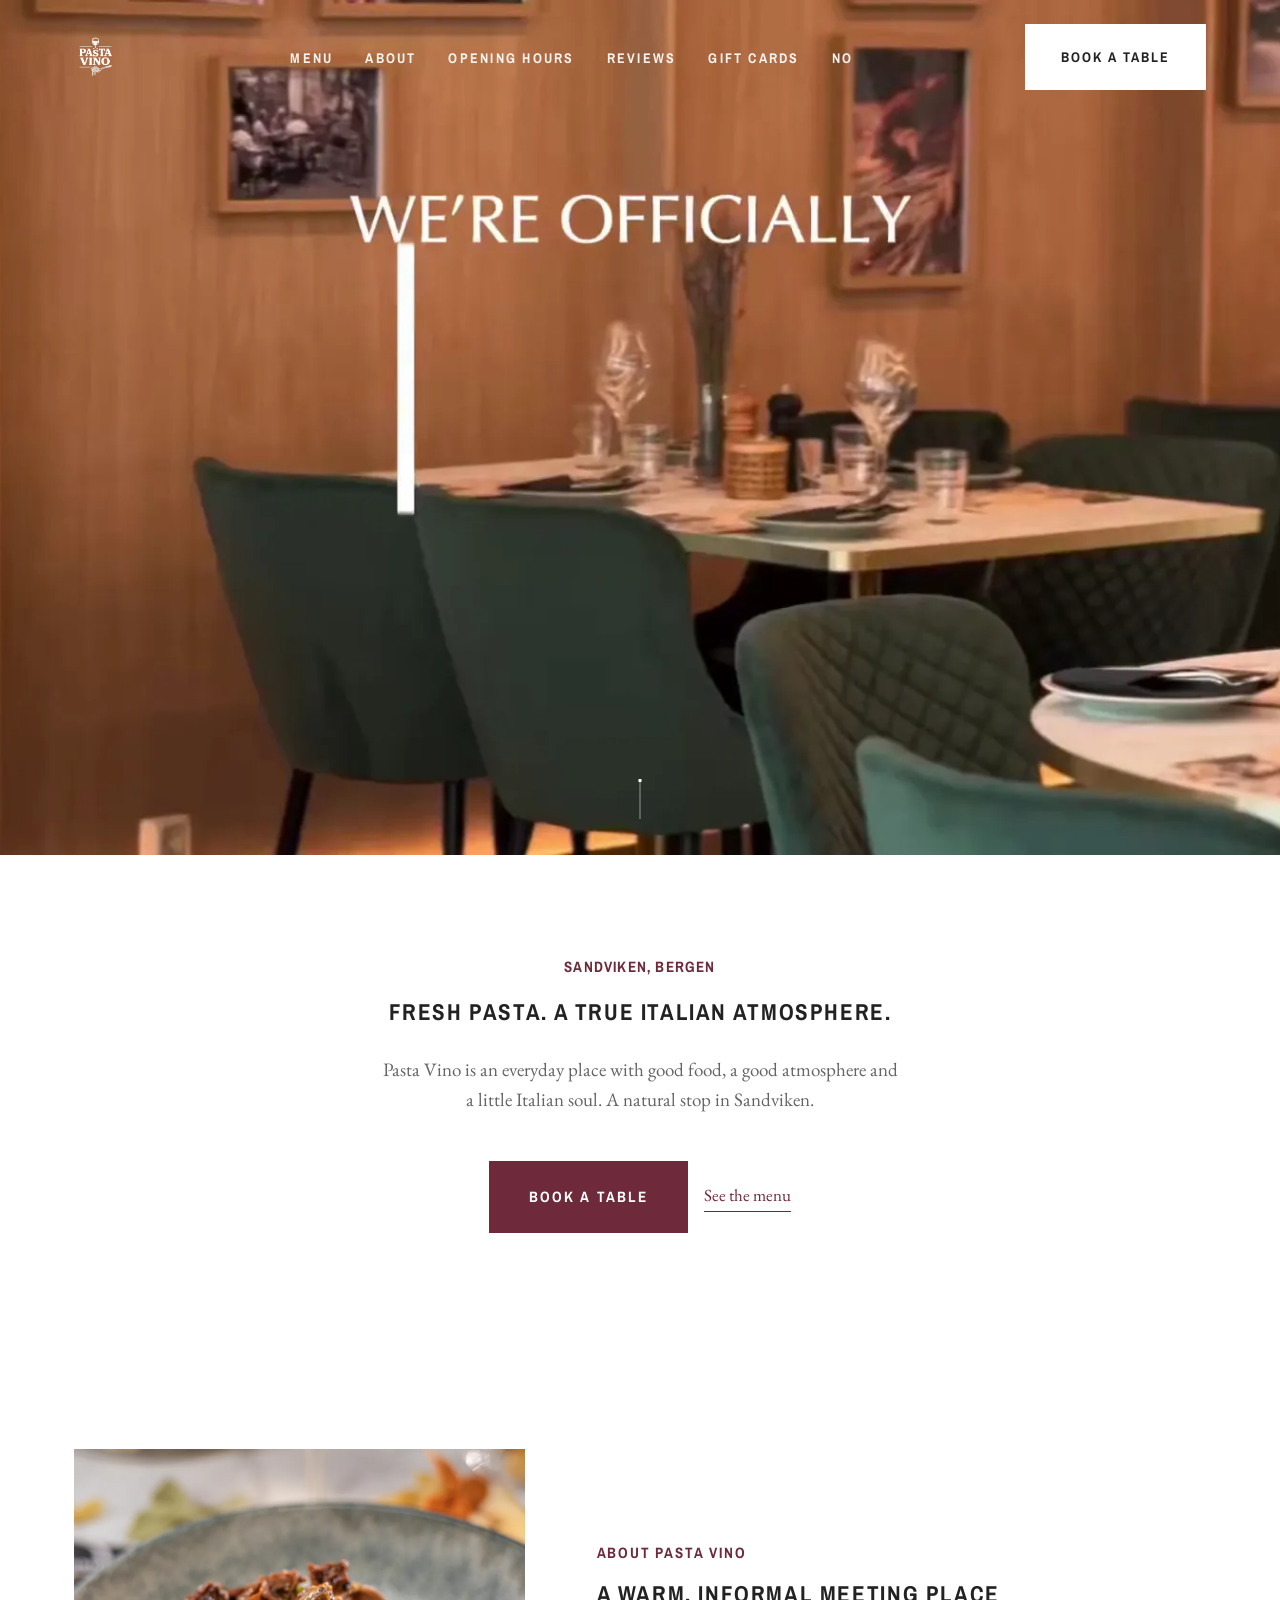
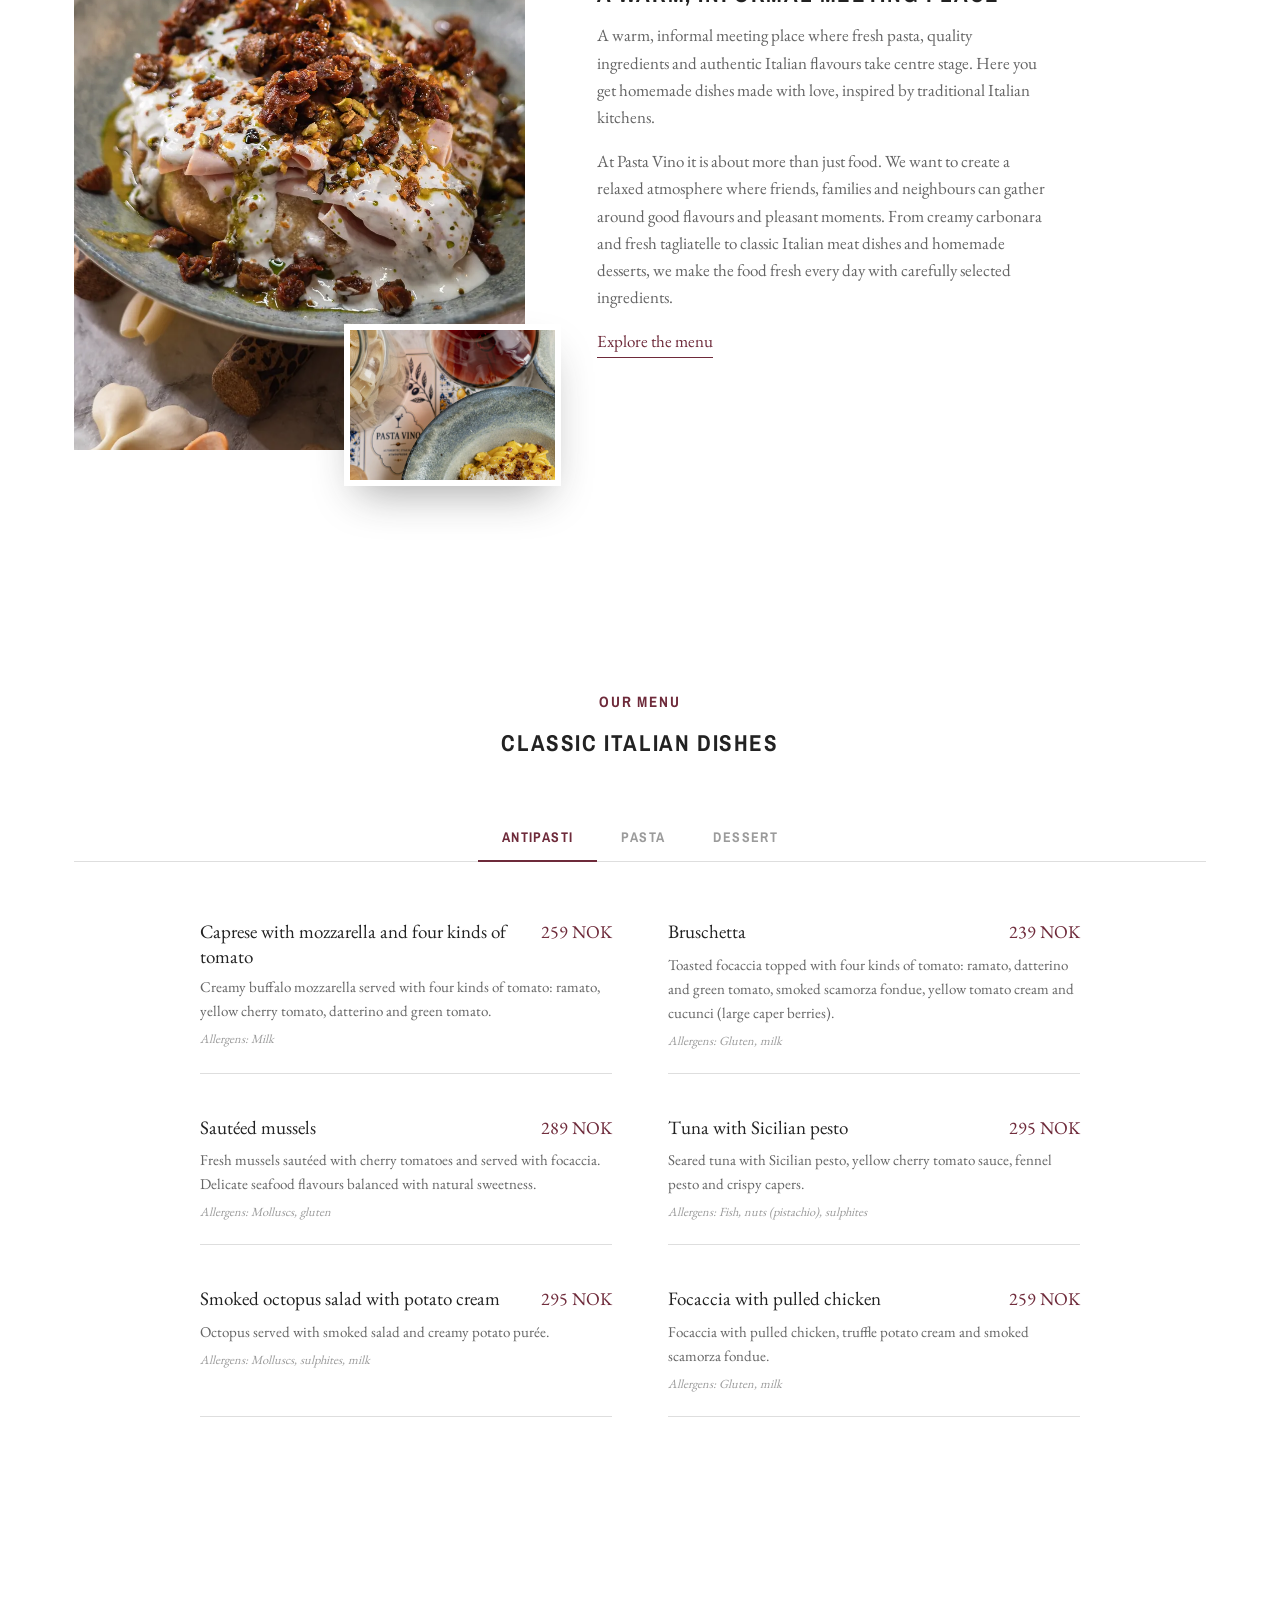
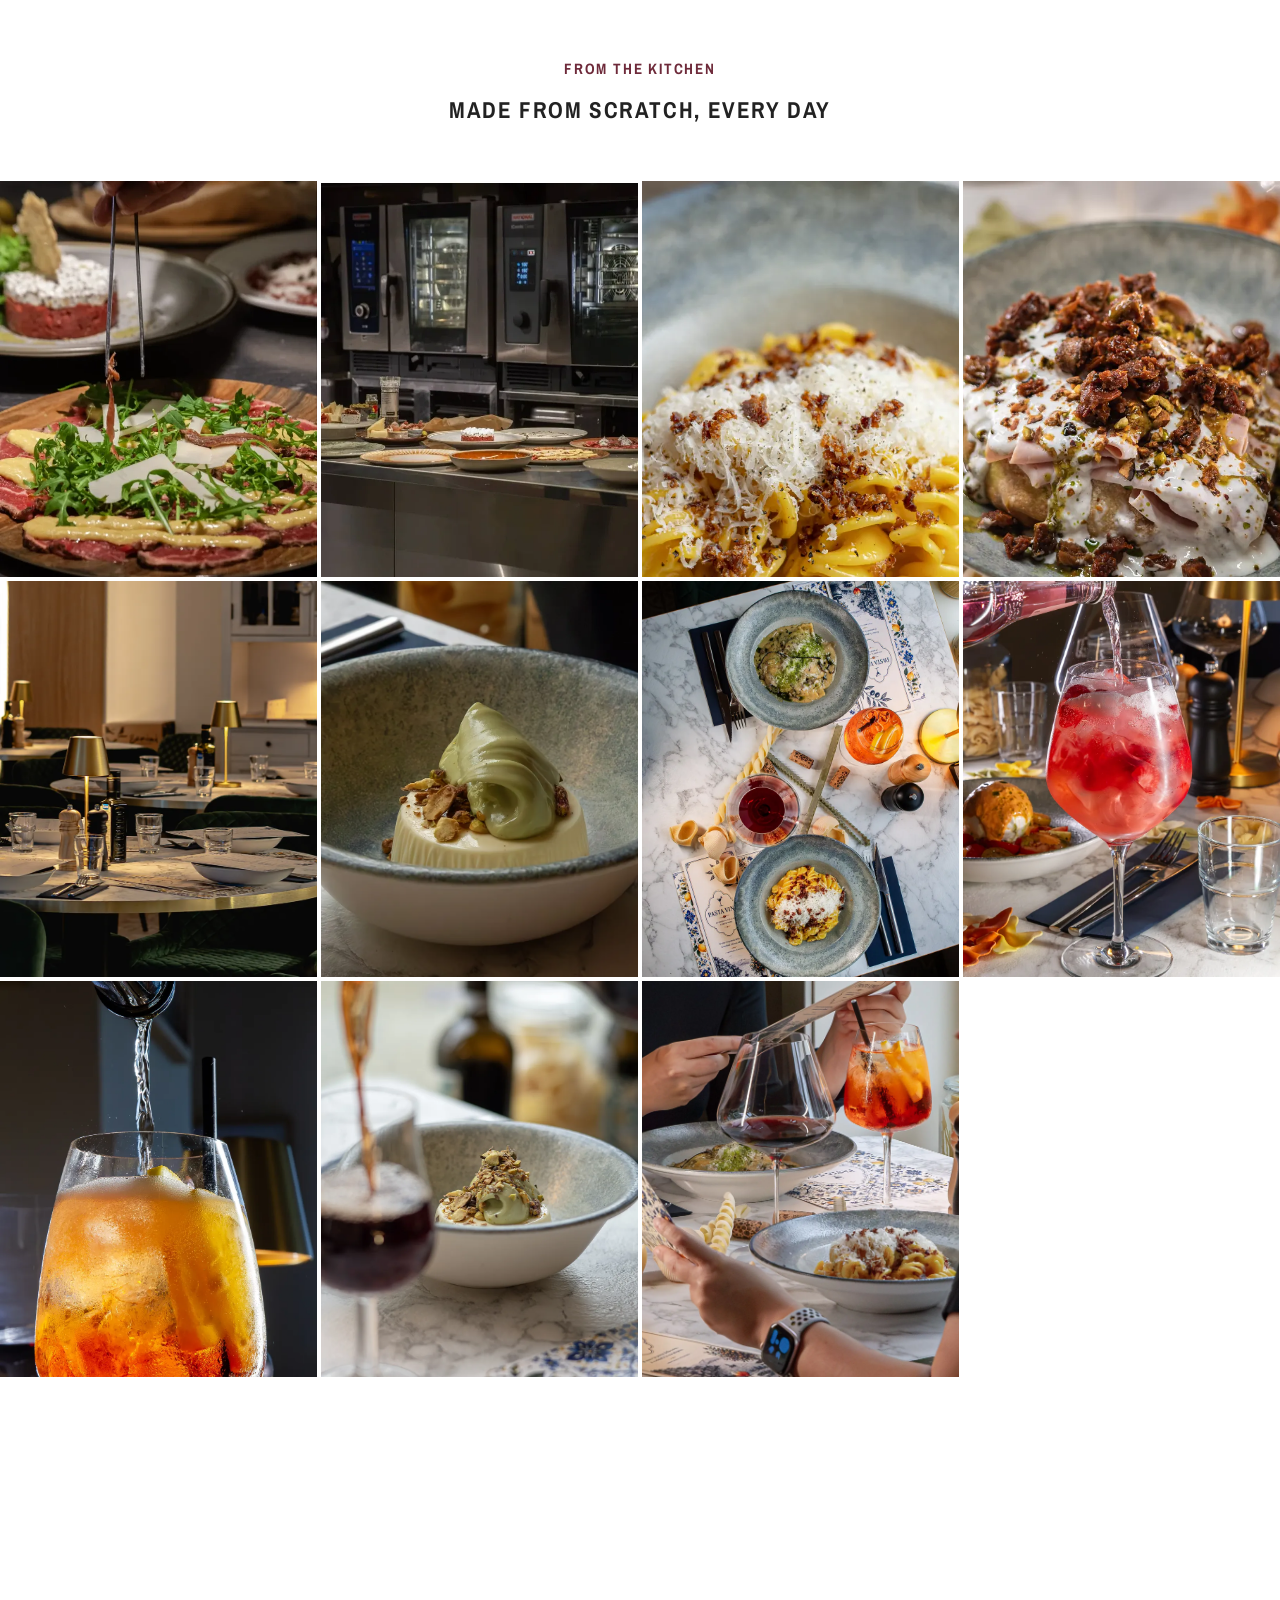
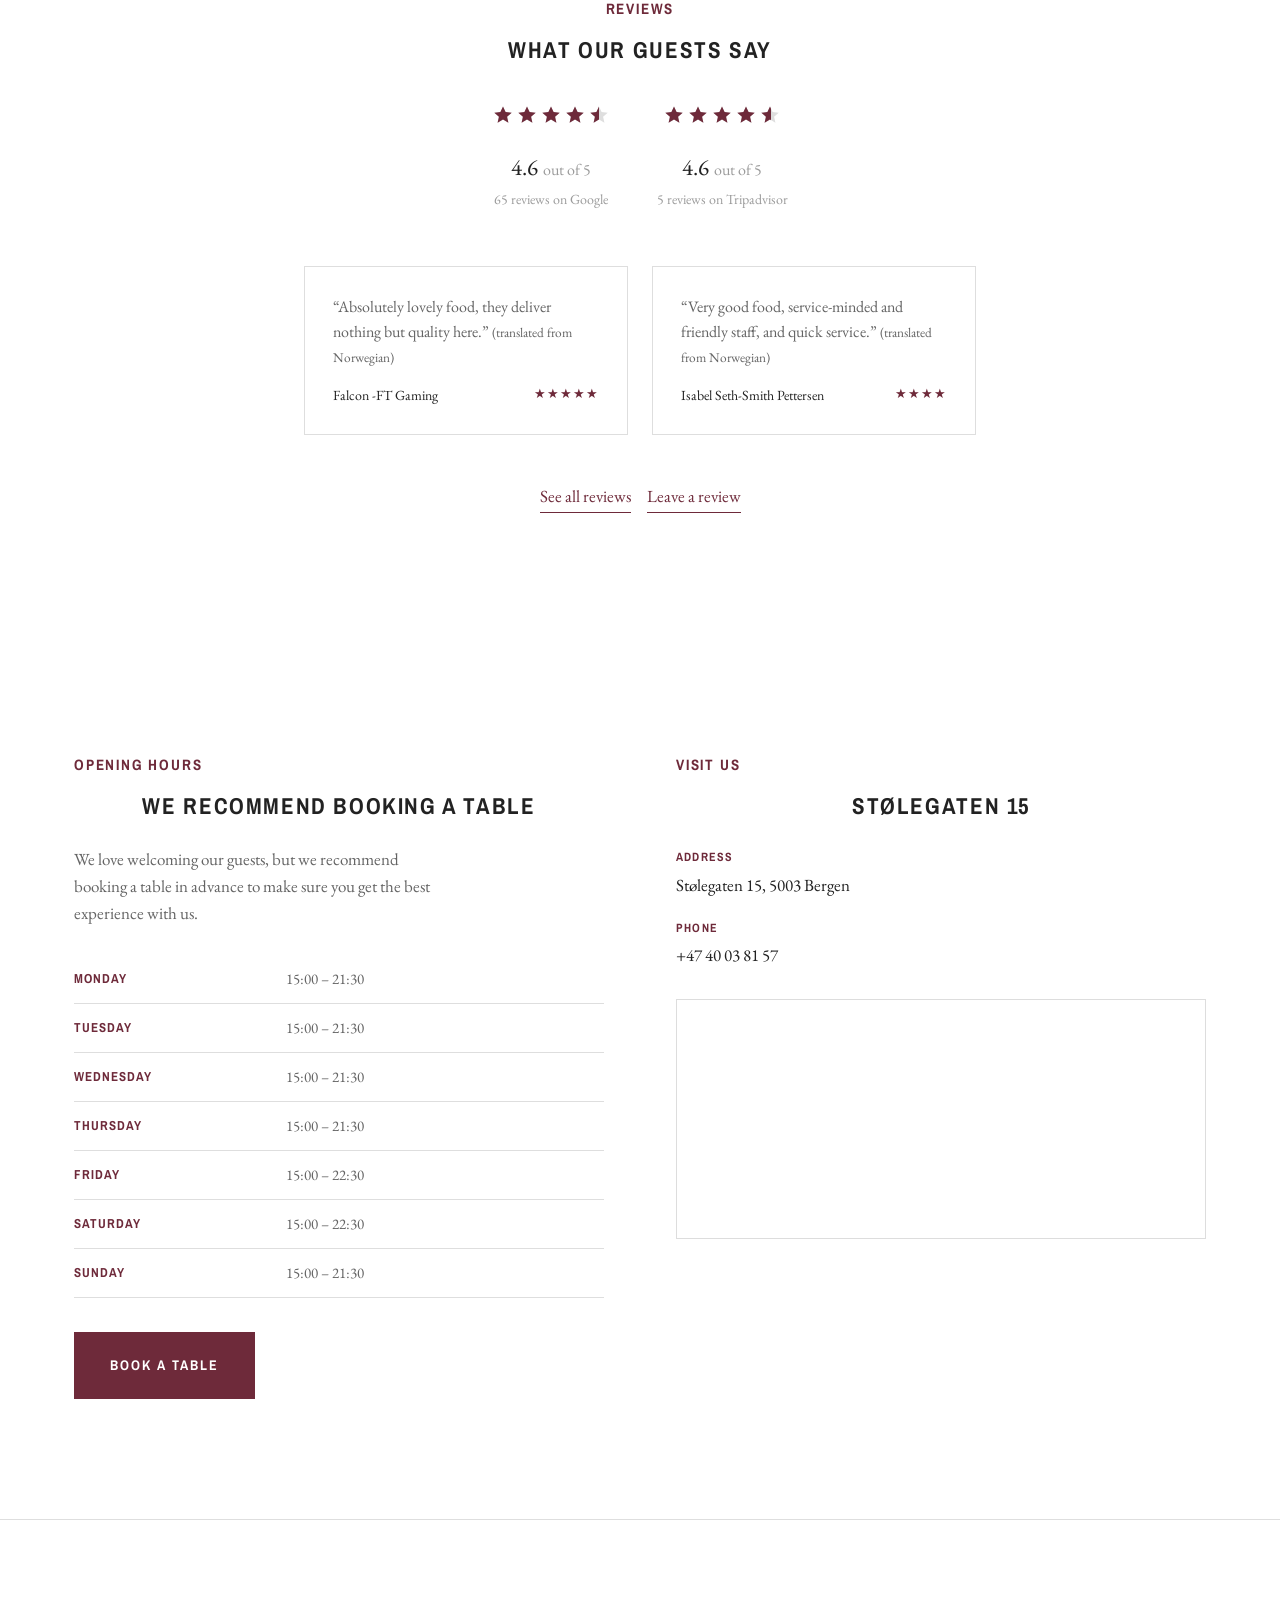
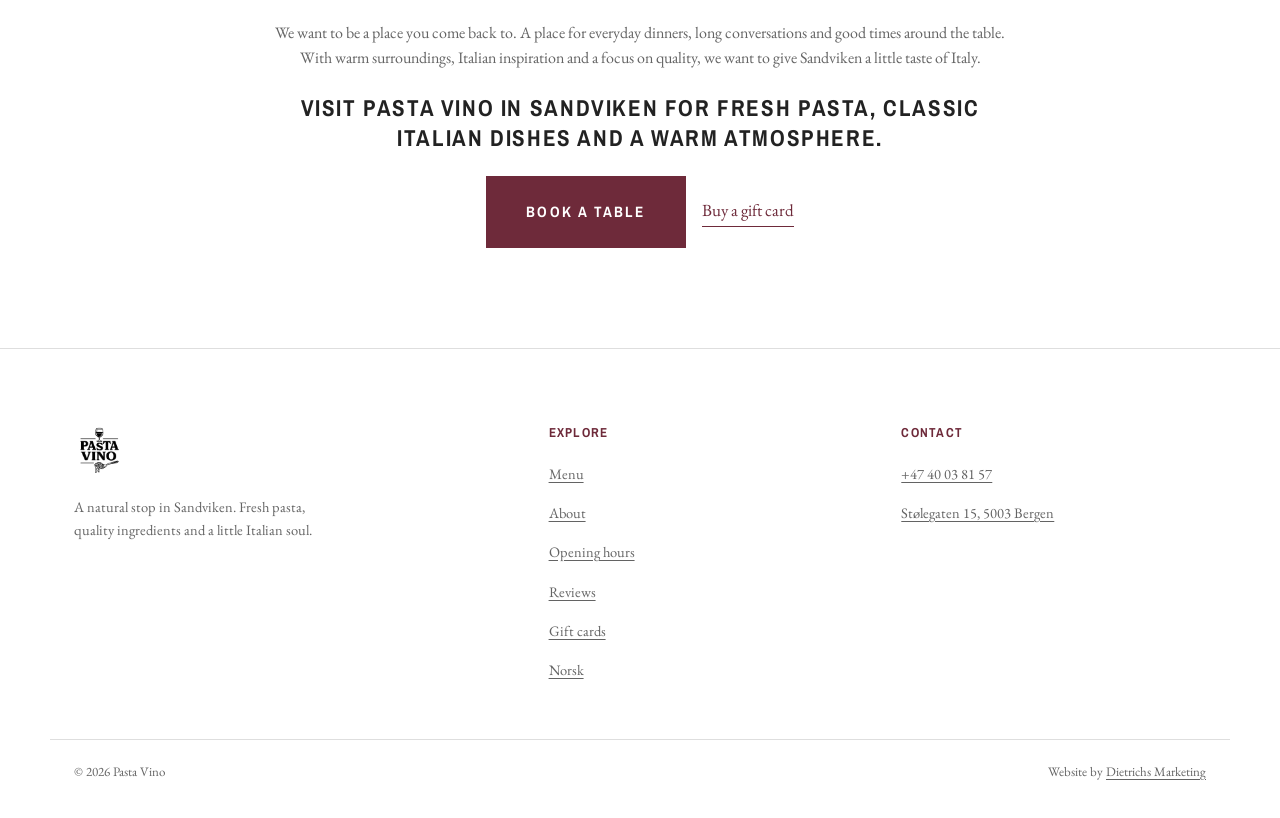
==== en/index.html @ 405d5156 "Legg til engelsk versjon (/en/) med språkbryter og hreflang Engelsk forside og meny, EN-lenke i navi" ====
<!DOCTYPE html>
<html lang="en">
<head>
<!-- Google Tag Manager -->
<script>(function(w,d,s,l,i){w[l]=w[l]||[];w[l].push({'gtm.start':
new Date().getTime(),event:'gtm.js'});var f=d.getElementsByTagName(s)[0],
j=d.createElement(s),dl=l!='dataLayer'?'&l='+l:'';j.async=true;j.src=
'https://www.googletagmanager.com/gtm.js?id='+i+dl;f.parentNode.insertBefore(j,f);
})(window,document,'script','dataLayer','GTM-WCR89GDJ');</script>
<!-- End Google Tag Manager -->
<meta charset="UTF-8">
<meta name="viewport" content="width=device-width, initial-scale=1.0">
<title>Pasta Vino – Italian restaurant in Sandviken, Bergen</title>
<meta name="description" content="Pasta Vino is a warm, informal trattoria in Sandviken, Bergen. Fresh pasta, quality ingredients and authentic Italian flavours, made from scratch every day. Book a table today.">
<meta name="theme-color" content="#222222">
<link rel="icon" type="image/png" sizes="32x32" href="../assets/favicon-32.png">
<link rel="icon" type="image/png" sizes="192x192" href="../assets/favicon-192.png">
<link rel="apple-touch-icon" href="../assets/favicon-192.png">
<meta property="og:title" content="Pasta Vino – Italian restaurant in Sandviken, Bergen">
<meta property="og:description" content="Fresh pasta, quality ingredients and authentic Italian flavours. A natural stop in Sandviken.">
<meta property="og:image" content="https://pastavino.no/assets/hero-interior.webp">
<meta property="og:url" content="https://pastavino.no/en/">
<meta property="og:type" content="restaurant">
<meta property="og:locale" content="en_GB">
<meta property="og:locale:alternate" content="nb_NO">
<meta name="twitter:card" content="summary_large_image">
<link rel="canonical" href="https://pastavino.no/en/">
<link rel="alternate" hreflang="nb" href="https://pastavino.no/">
<link rel="alternate" hreflang="en" href="https://pastavino.no/en/">
<link rel="alternate" hreflang="x-default" href="https://pastavino.no/">
<link rel="preload" as="image" href="../assets/hero-poster.webp" fetchpriority="high" media="(min-width: 901px)">
<link rel="preload" as="image" href="../assets/hero-poster-mobile.webp" fetchpriority="high" media="(max-width: 900px)">
<link rel="preload" as="font" type="font/woff2" href="../assets/fonts/ArchivoNarrow-700-latin.woff2" crossorigin>
<link rel="preload" as="font" type="font/woff2" href="../assets/fonts/EBGaramond-400-latin.woff2" crossorigin>
<link rel="stylesheet" href="../style.css">
<script type="application/ld+json">
{
  "@context": "https://schema.org",
  "@type": "Restaurant",
  "name": "Pasta Vino",
  "image": "https://pastavino.no/assets/hero-interior.webp",
  "url": "https://pastavino.no/en/",
  "telephone": "+4740038157",
  "servesCuisine": "Italian",
  "priceRange": "$$",
  "address": {
    "@type": "PostalAddress",
    "streetAddress": "Stølegaten 15",
    "postalCode": "5003",
    "addressLocality": "Bergen",
    "addressCountry": "NO"
  },
  "menu": "https://pastavino.no/en/#menu",
  "acceptsReservations": "https://booking.gastroplanner.no/pastavino/t",
  "openingHoursSpecification": [
    { "@type": "OpeningHoursSpecification", "dayOfWeek": ["Monday","Tuesday","Wednesday","Thursday","Sunday"], "opens": "15:00", "closes": "21:30" },
    { "@type": "OpeningHoursSpecification", "dayOfWeek": ["Friday","Saturday"], "opens": "15:00", "closes": "22:30" }
  ],
  "aggregateRating": {
    "@type": "AggregateRating",
    "ratingValue": "4.6",
    "reviewCount": "65"
  }
}
</script>
</head>
<body>
<!-- Google Tag Manager (noscript) -->
<noscript><iframe src="https://www.googletagmanager.com/ns.html?id=GTM-WCR89GDJ"
height="0" width="0" style="display:none;visibility:hidden"></iframe></noscript>
<!-- End Google Tag Manager (noscript) -->

<header class="site-header" id="siteHeader">
  <div class="header-inner container">
    <a href="#" class="logo-link" aria-label="Pasta Vino, back to top">
      <img src="../assets/logo-white.webp" alt="Pasta Vino" class="logo-img" width="160" height="160">
      <img src="../assets/logo-color.webp" alt="Pasta Vino" class="logo-img logo-img-color" width="320" height="320">
    </a>
    <nav class="main-nav" id="mainNav">
      <button class="nav-close" id="navClose" aria-label="Close menu">&times;</button>
      <ul>
        <li><a href="#menu" class="nav-link">Menu</a></li>
        <li><a href="#about" class="nav-link">About</a></li>
        <li><a href="#visit" class="nav-link">Opening hours</a></li>
        <li><a href="#reviews" class="nav-link">Reviews</a></li>
        <li><a href="https://givn.no/shop/pastavino" class="nav-link" target="_blank" rel="noopener">Gift cards</a></li>
        <li><a href="../" class="nav-link" lang="nb" hreflang="nb">NO</a></li>
        <li class="nav-cta-mobile"><a href="https://booking.gastroplanner.no/pastavino/t" class="btn" target="_blank" rel="noopener">Book a table</a></li>
      </ul>
    </nav>
    <a href="https://booking.gastroplanner.no/pastavino/t" class="btn nav-cta" target="_blank" rel="noopener">Book a table</a>
    <button class="hamburger" id="hamburger" aria-label="Open menu" aria-expanded="false">
      <span></span><span></span><span></span>
    </button>
  </div>
</header>

<div class="nav-scrim" id="navScrim"></div>

<main>

  <section class="hero" id="top">
    <div class="hero-bg">
      <video id="heroVideo" muted loop playsinline preload="none" poster="../assets/hero-poster.webp" aria-hidden="true">
        <source src="../assets/Pasta%20Vino%20Hero%20video.mp4" type="video/mp4">
      </video>
    </div>
    <a href="#hero-intro" class="scroll-cue" aria-label="Scroll down">
      <span></span>
    </a>
  </section>

  <section class="hero-intro" id="hero-intro">
    <div class="container hero-intro-inner">
      <p class="hero-kicker">Sandviken, Bergen</p>
      <h1 class="hero-title">Fresh pasta. A true Italian atmosphere.</h1>
      <p class="hero-lead">Pasta Vino is an everyday place with good food, a good atmosphere and a little Italian soul. A natural stop in Sandviken.</p>
      <div class="hero-actions">
        <a href="https://booking.gastroplanner.no/pastavino/t" class="btn btn-lg" target="_blank" rel="noopener">Book a table</a>
        <a href="#menu" class="text-link">See the menu</a>
      </div>
    </div>
  </section>

  <section class="about" id="about">
    <div class="container about-grid">
      <div class="about-media reveal">
        <img class="about-media-main" src="../assets/antipasti-board.webp" alt="Antipasti board with Parma ham, olives and cheese at Pasta Vino" loading="lazy" width="900" height="1201">
        <img class="about-media-accent" src="../assets/menu-flatlay.webp" alt="Pasta Vino's printed menu with an Amalfi Coast illustration and Mediterranean tiles" loading="lazy" width="1400" height="1011">
      </div>
      <div class="about-text">
        <p class="eyebrow reveal">About Pasta Vino</p>
        <h2 class="reveal">A warm, informal meeting place</h2>
        <p class="reveal">A warm, informal meeting place where fresh pasta, quality ingredients and authentic Italian flavours take centre stage. Here you get homemade dishes made with love, inspired by traditional Italian kitchens.</p>
        <p class="reveal">At Pasta Vino it is about more than just food. We want to create a relaxed atmosphere where friends, families and neighbours can gather around good flavours and pleasant moments. From creamy carbonara and fresh tagliatelle to classic Italian meat dishes and homemade desserts, we make the food fresh every day with carefully selected ingredients.</p>
        <a href="#menu" class="text-link reveal">Explore the menu</a>
      </div>
    </div>
  </section>

  <section class="menu-section" id="menu">
    <div class="container">
      <p class="eyebrow eyebrow-light reveal">Our menu</p>
      <h2 class="section-title-light reveal">Classic Italian dishes</h2>

      <div class="menu-tabs reveal" role="tablist">
        <button class="menu-tab is-active" data-tab="antipasti" role="tab" aria-selected="true">Antipasti</button>
        <button class="menu-tab" data-tab="pasta" role="tab" aria-selected="false">Pasta</button>
        <button class="menu-tab" data-tab="dessert" role="tab" aria-selected="false">Dessert</button>
      </div>

      <div class="menu-panels">
        <div class="menu-panel is-active" data-panel="antipasti" role="tabpanel">
          <div class="menu-item">
            <div class="menu-item-head"><h3>Caprese with mozzarella and four kinds of tomato</h3><span class="price">259 NOK</span></div>
            <p>Creamy buffalo mozzarella served with four kinds of tomato: ramato, yellow cherry tomato, datterino and green tomato.</p>
            <p class="allergens">Allergens: Milk</p>
          </div>
          <div class="menu-item">
            <div class="menu-item-head"><h3>Bruschetta</h3><span class="price">239 NOK</span></div>
            <p>Toasted focaccia topped with four kinds of tomato: ramato, datterino and green tomato, smoked scamorza fondue, yellow tomato cream and cucunci (large caper berries).</p>
            <p class="allergens">Allergens: Gluten, milk</p>
          </div>
          <div class="menu-item">
            <div class="menu-item-head"><h3>Sautéed mussels</h3><span class="price">289 NOK</span></div>
            <p>Fresh mussels sautéed with cherry tomatoes and served with focaccia. Delicate seafood flavours balanced with natural sweetness.</p>
            <p class="allergens">Allergens: Molluscs, gluten</p>
          </div>
          <div class="menu-item">
            <div class="menu-item-head"><h3>Tuna with Sicilian pesto</h3><span class="price">295 NOK</span></div>
            <p>Seared tuna with Sicilian pesto, yellow cherry tomato sauce, fennel pesto and crispy capers.</p>
            <p class="allergens">Allergens: Fish, nuts (pistachio), sulphites</p>
          </div>
          <div class="menu-item">
            <div class="menu-item-head"><h3>Smoked octopus salad with potato cream</h3><span class="price">295 NOK</span></div>
            <p>Octopus served with smoked salad and creamy potato purée.</p>
            <p class="allergens">Allergens: Molluscs, sulphites, milk</p>
          </div>
          <div class="menu-item">
            <div class="menu-item-head"><h3>Focaccia with pulled chicken</h3><span class="price">259 NOK</span></div>
            <p>Focaccia with pulled chicken, truffle potato cream and smoked scamorza fondue.</p>
            <p class="allergens">Allergens: Gluten, milk</p>
          </div>
        </div>

        <div class="menu-panel" data-panel="pasta" role="tabpanel" hidden>
          <div class="menu-item">
            <div class="menu-item-head"><h3>Busiate Norma</h3><span class="price">329 NOK</span></div>
            <p>Fresh busiate with aubergine, tomato sauce, salted ricotta and basil oil. A traditional Sicilian favourite.</p>
            <p class="allergens">Allergens: Gluten, milk</p>
          </div>
          <div class="menu-item">
            <div class="menu-item-head"><h3>Gnocchi Amatriciana</h3><span class="price">349 NOK</span></div>
            <p>Potato gnocchi with crispy guanciale, tomato sauce, pecorino and black pepper.</p>
            <p class="allergens">Allergens: Gluten, milk, egg</p>
          </div>
          <div class="menu-item">
            <div class="menu-item-head"><h3>Fusilloni Carbonara</h3><span class="price">349 NOK</span></div>
            <p>Classic Roman carbonara with crispy guanciale, pecorino, egg and black pepper. Creamy without cream.</p>
            <p class="allergens">Allergens: Gluten, milk, egg</p>
          </div>
          <div class="menu-item">
            <div class="menu-item-head"><h3>Busiate Pesto Siciliano</h3><span class="price">329 NOK</span></div>
            <p>Busiate with Sicilian pesto and crispy toasted breadcrumbs.</p>
            <p class="allergens">Allergens: Gluten, nuts (almond, pistachio)</p>
          </div>
          <div class="menu-item">
            <div class="menu-item-head"><h3>Ravioli with ricotta and spinach</h3><span class="price">339 NOK</span></div>
            <p>Handmade ravioli filled with ricotta and spinach, served with spinach cream and aged ricotta cream.</p>
            <p class="allergens">Allergens: Gluten, milk, egg</p>
          </div>
          <div class="menu-item">
            <div class="menu-item-head"><h3>Caserecce with pistachio and salsiccia</h3><span class="price">349 NOK</span></div>
            <p>Caserecce with pistachio cream, Italian salsiccia with fennel seeds and smoked scamorza fondue.</p>
            <p class="allergens">Allergens: Gluten, milk, nuts (pistachio)</p>
          </div>
          <div class="menu-item">
            <div class="menu-item-head"><h3>Pappardelle with lamb ragù</h3><span class="price">369 NOK</span></div>
            <p>Fresh pappardelle with slow-cooked lamb ragù and beurre noisette.</p>
            <p class="allergens">Allergens: Gluten, milk, celery</p>
          </div>
          <div class="menu-item">
            <div class="menu-item-head"><h3>Spaghetto with wild garlic and parmesan fondue</h3><span class="price">369 NOK</span></div>
            <p>Spaghetti with wild garlic, Parmigiano Reggiano fondue and toasted breadcrumbs.</p>
            <p class="allergens">Allergens: Gluten, milk</p>
          </div>
          <div class="menu-item">
            <div class="menu-item-head"><h3>Risotto allo Scoglio</h3><span class="price">379 NOK</span></div>
            <p>Seafood risotto with mussels, prawns and octopus, topped with fennel pesto.</p>
            <p class="allergens">Allergens: Molluscs, shellfish, fish, sulphites</p>
          </div>
          <div class="menu-item">
            <div class="menu-item-head"><h3>Lasagne</h3><span class="price">375 NOK</span></div>
            <p>Homemade lasagne with slow-cooked meat ragù, béchamel and cheese.</p>
            <p class="allergens">Allergens: Gluten, milk, celery, egg</p>
          </div>
        </div>

        <div class="menu-panel" data-panel="dessert" role="tabpanel" hidden>
          <div class="menu-item">
            <div class="menu-item-head"><h3>Tiramisù</h3><span class="price">179 NOK</span></div>
            <p>Classic Italian dessert with espresso, mascarpone cream and cocoa.</p>
            <p class="allergens">Allergens: Gluten, milk, egg</p>
          </div>
          <div class="menu-item">
            <div class="menu-item-head"><h3>Cannolo Siciliano</h3><span class="price">179 NOK</span></div>
            <p>Traditional Sicilian cannolo filled with sweet ricotta cream.</p>
            <p class="allergens">Allergens: Gluten, milk, egg</p>
          </div>
          <div class="menu-item">
            <div class="menu-item-head"><h3>Pistachio Panna Cotta</h3><span class="price">179 NOK</span></div>
            <p>Silky panna cotta topped with Sicilian pistachio cream.</p>
            <p class="allergens">Allergens: Milk, nuts (pistachio)</p>
          </div>
        </div>
      </div>
    </div>
  </section>

  <section class="gallery" id="gallery">
    <div class="container">
      <p class="eyebrow reveal">From the kitchen</p>
      <h2 class="reveal">Made from scratch, every day</h2>
    </div>
    <div class="gallery-grid" id="galleryGrid">
      <div class="gallery-item"><img src="../assets/carpaccio.webp" alt="Beef carpaccio with mustard, rocket and parmesan" loading="lazy" width="1600" height="2133"></div>
      <div class="gallery-item"><img src="../assets/kitchen-counter.webp" alt="The kitchen at Pasta Vino with starters ready to be served" loading="lazy" width="900" height="1200"></div>
      <div class="gallery-item"><img src="../assets/pasta-spread.webp" alt="A selection of fresh pasta dishes at Pasta Vino" loading="lazy" width="900" height="675"></div>
      <div class="gallery-item"><img src="../assets/burrata-carbonara.webp" alt="Burrata with Parma ham, pistachio and balsamic at Pasta Vino" loading="lazy" width="900" height="675"></div>
      <div class="gallery-item"><img src="../assets/table-setting.webp" alt="Table set with Pasta Vino glasses and plates" loading="lazy" width="1400" height="1011"></div>
      <div class="gallery-item"><img src="../assets/dessert-plate.webp" alt="Pistachio panna cotta at Pasta Vino" loading="lazy" width="1400" height="1011"></div>
      <div class="gallery-item"><img src="../assets/pasta-selection.webp" alt="Several of Pasta Vino's pasta dishes together on the table" loading="lazy" width="900" height="1200"></div>
      <div class="gallery-item"><img src="../assets/aperitivo-jordbaer.webp" alt="Strawberry aperitivo at Pasta Vino" loading="lazy" width="900" height="1125"></div>
      <div class="gallery-item"><img src="../assets/aperitivo-appelsin.webp" alt="Aperol spritz with orange at Pasta Vino" loading="lazy" width="900" height="1125"></div>
      <div class="gallery-item"><img src="../assets/dessert-vinskjenk.webp" alt="Pistachio dessert and wine at Pasta Vino" loading="lazy" width="900" height="1125"></div>
      <div class="gallery-item"><img src="../assets/hero-interior.webp" alt="Guests enjoying dinner at Pasta Vino" loading="lazy" width="2160" height="1690"></div>
    </div>
  </section>

  <section class="reviews" id="reviews">
    <svg width="0" height="0" aria-hidden="true" focusable="false" style="position:absolute">
      <symbol id="pv-star" viewBox="0 0 20 20">
        <path d="M10 1.5l2.6 5.6 6.1.6-4.6 4.1 1.3 6-5.4-3.2-5.4 3.2 1.3-6-4.6-4.1 6.1-.6z"/>
      </symbol>
    </svg>
    <div class="container reviews-inner">
      <p class="eyebrow reveal">Reviews</p>
      <h2 class="reveal">What our guests say</h2>

      <div class="rating-display reveal">
        <div class="rating-grid">
          <a class="rating-block" href="https://www.google.com/maps?cid=10788739243383076646" target="_blank" rel="noopener">
            <div class="star-rating" role="img" aria-label="4.6 out of 5 stars on Google, based on 65 reviews">
              <svg class="star-row star-row-track" viewBox="0 0 116 20"><use href="#pv-star" x="0" width="20" height="20"/><use href="#pv-star" x="24" width="20" height="20"/><use href="#pv-star" x="48" width="20" height="20"/><use href="#pv-star" x="72" width="20" height="20"/><use href="#pv-star" x="96" width="20" height="20"/></svg>
              <div class="star-row-fill-wrap" style="width:92%">
                <svg class="star-row star-row-fill" viewBox="0 0 116 20"><use href="#pv-star" x="0" width="20" height="20"/><use href="#pv-star" x="24" width="20" height="20"/><use href="#pv-star" x="48" width="20" height="20"/><use href="#pv-star" x="72" width="20" height="20"/><use href="#pv-star" x="96" width="20" height="20"/></svg>
              </div>
            </div>
            <p class="rating-number">4.6 <span>out of 5</span></p>
            <p class="rating-count">65 reviews on Google</p>
          </a>
          <a class="rating-block" href="https://www.tripadvisor.com/Restaurant_Review-g190502-d34550852-Reviews-Pastavino_Sandviken-Bergen_Hordaland_Western_Norway.html" target="_blank" rel="noopener">
            <div class="star-rating" role="img" aria-label="4.6 out of 5 stars on Tripadvisor, based on 5 reviews">
              <svg class="star-row star-row-track" viewBox="0 0 116 20"><use href="#pv-star" x="0" width="20" height="20"/><use href="#pv-star" x="24" width="20" height="20"/><use href="#pv-star" x="48" width="20" height="20"/><use href="#pv-star" x="72" width="20" height="20"/><use href="#pv-star" x="96" width="20" height="20"/></svg>
              <div class="star-row-fill-wrap" style="width:92%">
                <svg class="star-row star-row-fill" viewBox="0 0 116 20"><use href="#pv-star" x="0" width="20" height="20"/><use href="#pv-star" x="24" width="20" height="20"/><use href="#pv-star" x="48" width="20" height="20"/><use href="#pv-star" x="72" width="20" height="20"/><use href="#pv-star" x="96" width="20" height="20"/></svg>
              </div>
            </div>
            <p class="rating-number">4.6 <span>out of 5</span></p>
            <p class="rating-count">5 reviews on Tripadvisor</p>
          </a>
        </div>
      </div>

      <div class="review-quotes">
        <blockquote class="review-quote reveal">
          <p>“Absolutely lovely food, they deliver nothing but quality here.” <small>(translated from Norwegian)</small></p>
          <footer>Falcon -FT Gaming <span class="review-stars">★★★★★</span></footer>
        </blockquote>
        <blockquote class="review-quote reveal">
          <p>“Very good food, service-minded and friendly staff, and quick service.” <small>(translated from Norwegian)</small></p>
          <footer>Isabel Seth-Smith Pettersen <span class="review-stars">★★★★</span></footer>
        </blockquote>
      </div>

      <div class="reviews-actions reveal">
        <a href="https://www.google.com/maps?cid=10788739243383076646" class="text-link" target="_blank" rel="noopener">See all reviews</a>
        <a href="https://search.google.com/local/writereview?placeid=10788739243383076646" class="text-link" target="_blank" rel="noopener">Leave a review</a>
      </div>
    </div>
  </section>

  <section class="visit" id="visit">
    <div class="container visit-grid">
      <div class="visit-hours reveal">
        <p class="eyebrow eyebrow-light">Opening hours</p>
        <h2 class="section-title-light">We recommend booking a table</h2>
        <p class="visit-note">We love welcoming our guests, but we recommend booking a table in advance to make sure you get the best experience with us.</p>
        <table class="hours-table">
          <tbody>
            <tr><th>Monday</th><td>15:00 &ndash; 21:30</td></tr>
            <tr><th>Tuesday</th><td>15:00 &ndash; 21:30</td></tr>
            <tr><th>Wednesday</th><td>15:00 &ndash; 21:30</td></tr>
            <tr><th>Thursday</th><td>15:00 &ndash; 21:30</td></tr>
            <tr><th>Friday</th><td>15:00 &ndash; 22:30</td></tr>
            <tr><th>Saturday</th><td>15:00 &ndash; 22:30</td></tr>
            <tr><th>Sunday</th><td>15:00 &ndash; 21:30</td></tr>
          </tbody>
        </table>
        <a href="https://booking.gastroplanner.no/pastavino/t" class="btn" target="_blank" rel="noopener">Book a table</a>
      </div>
      <div class="visit-contact reveal">
        <p class="eyebrow eyebrow-light">Visit us</p>
        <h2 class="section-title-light">Stølegaten 15</h2>
        <ul class="contact-list">
          <li>
            <span class="contact-label">Address</span>
            <a href="https://www.google.com/maps/search/?api=1&query=St%C3%B8legaten+15%2C+5003+Bergen" target="_blank" rel="noopener">Stølegaten 15, 5003 Bergen</a>
          </li>
          <li>
            <span class="contact-label">Phone</span>
            <a href="tel:+4740038157">+47 40 03 81 57</a>
          </li>
        </ul>
        <div class="map-frame">
          <iframe
            src="https://www.google.com/maps?q=St%C3%B8legaten+15,+5003+Bergen&output=embed&hl=en"
            width="100%" height="100%" style="border:0" loading="lazy"
            referrerpolicy="no-referrer-when-downgrade"
            title="Map to Pasta Vino, Stølegaten 15, Bergen"></iframe>
        </div>
      </div>
    </div>
  </section>

  <section class="closer">
    <div class="container closer-inner reveal">
      <p class="closer-lead">We want to be a place you come back to. A place for everyday dinners, long conversations and good times around the table. With warm surroundings, Italian inspiration and a focus on quality, we want to give Sandviken a little taste of Italy.</p>
      <h2>Visit Pasta Vino in Sandviken for fresh pasta, classic Italian dishes and a warm atmosphere.</h2>
      <div class="closer-actions">
        <a href="https://booking.gastroplanner.no/pastavino/t" class="btn btn-lg" target="_blank" rel="noopener">Book a table</a>
        <a href="https://givn.no/shop/pastavino" class="text-link" target="_blank" rel="noopener">Buy a gift card</a>
      </div>
    </div>
  </section>

</main>

<footer class="site-footer">
  <div class="container footer-grid">
    <div class="footer-brand">
      <img src="../assets/logo-white.webp" alt="Pasta Vino" class="footer-logo" width="160" height="160">
      <p>A natural stop in Sandviken. Fresh pasta, quality ingredients and a little Italian soul.</p>
    </div>
    <div class="footer-col">
      <h3>Explore</h3>
      <ul>
        <li><a href="#menu">Menu</a></li>
        <li><a href="#about">About</a></li>
        <li><a href="#visit">Opening hours</a></li>
        <li><a href="#reviews">Reviews</a></li>
        <li><a href="https://givn.no/shop/pastavino" target="_blank" rel="noopener">Gift cards</a></li>
        <li><a href="../" lang="nb" hreflang="nb">Norsk</a></li>
      </ul>
    </div>
    <div class="footer-col">
      <h3>Contact</h3>
      <ul>
        <li><a href="tel:+4740038157">+47 40 03 81 57</a></li>
        <li><a href="https://www.google.com/maps/search/?api=1&query=St%C3%B8legaten+15%2C+5003+Bergen" target="_blank" rel="noopener">Stølegaten 15, 5003 Bergen</a></li>
      </ul>
    </div>
  </div>
  <div class="container footer-bottom">
    <p>&copy; 2026 Pasta Vino</p>
    <p>Website by <a href="https://dmarketing.no" target="_blank" rel="noopener">Dietrichs Marketing</a></p>
  </div>
</footer>

<script src="../app.js"></script>
</body>
</html>
---- style.css ----
@font-face {
  font-family: 'Archivo Narrow';
  font-style: normal;
  font-weight: 700;
  font-display: swap;
  src: url(assets/fonts/ArchivoNarrow-700-latin-ext.woff2) format('woff2');
  unicode-range: U+0100-02BA, U+02BD-02C5, U+02C7-02CC, U+02CE-02D7, U+02DD-02FF, U+0304, U+0308, U+0329, U+1D00-1DBF, U+1E00-1E9F, U+1EF2-1EFF, U+2020, U+20A0-20AB, U+20AD-20C0, U+2113, U+2C60-2C7F, U+A720-A7FF;
}
@font-face {
  font-family: 'Archivo Narrow';
  font-style: normal;
  font-weight: 700;
  font-display: swap;
  src: url(assets/fonts/ArchivoNarrow-700-latin.woff2) format('woff2');
  unicode-range: U+0000-00FF, U+0131, U+0152-0153, U+02BB-02BC, U+02C6, U+02DA, U+02DC, U+0304, U+0308, U+0329, U+2000-206F, U+20AC, U+2122, U+2191, U+2193, U+2212, U+2215, U+FEFF, U+FFFD;
}
@font-face {
  font-family: 'EB Garamond';
  font-style: normal;
  font-weight: 400;
  font-display: swap;
  src: url(assets/fonts/EBGaramond-400-latin-ext.woff2) format('woff2');
  unicode-range: U+0100-02BA, U+02BD-02C5, U+02C7-02CC, U+02CE-02D7, U+02DD-02FF, U+0304, U+0308, U+0329, U+1D00-1DBF, U+1E00-1E9F, U+1EF2-1EFF, U+2020, U+20A0-20AB, U+20AD-20C0, U+2113, U+2C60-2C7F, U+A720-A7FF;
}
@font-face {
  font-family: 'EB Garamond';
  font-style: normal;
  font-weight: 400;
  font-display: swap;
  src: url(assets/fonts/EBGaramond-400-latin.woff2) format('woff2');
  unicode-range: U+0000-00FF, U+0131, U+0152-0153, U+02BB-02BC, U+02C6, U+02DA, U+02DC, U+0304, U+0308, U+0329, U+2000-206F, U+20AC, U+2122, U+2191, U+2193, U+2212, U+2215, U+FEFF, U+FFFD;
}

/* ===== Pasta Vino — redesign (Cutler & Co style: monochrome editorial) ===== */

:root{
  --ink: #222222;
  --canvas: #ffffff;
  --ink-70: rgba(34,34,34,.7);
  --ink-45: rgba(34,34,34,.45);
  --ink-15: rgba(34,34,34,.15);
  --accent: #6E2A3A;

  --font-display: "Archivo Narrow", "Arial Narrow", sans-serif;
  --font-body: "EB Garamond", Garamond, Georgia, serif;

  --container: 1180px;
}

*,*::before,*::after{ box-sizing: border-box; }
html{ scroll-behavior: smooth; }
body{
  margin: 0;
  overflow-x: hidden;
  background: var(--canvas);
  color: var(--ink);
  font-family: var(--font-body);
  font-size: 17px;
  line-height: 1.6;
  -webkit-font-smoothing: antialiased;
}
img{ max-width: 100%; display: block; }
a{ color: inherit; text-decoration: none; }
ul{ margin: 0; padding: 0; list-style: none; }
h1,h2,h3{
  font-family: var(--font-display);
  font-weight: 700;
  text-transform: uppercase;
  letter-spacing: .07em;
  font-size: 23px;
  margin: 0 0 .6em;
  line-height: 1.3;
  color: inherit;
}
p{ margin: 0 0 1em; }

.container{
  max-width: var(--container);
  margin: 0 auto;
  padding: 0 24px;
}

@media (prefers-reduced-motion: reduce){
  html{ scroll-behavior: auto; }
  *{ animation-duration: .01ms !important; transition-duration: .01ms !important; }
}

/* ---------- Buttons ---------- */
.btn{
  display: inline-flex;
  align-items: center;
  justify-content: center;
  padding: 20px 34px;
  border-radius: 0;
  font-family: var(--font-display);
  font-weight: 700;
  font-size: 14px;
  text-transform: uppercase;
  letter-spacing: .14em;
  border: 2px solid var(--accent);
  background: var(--accent);
  color: var(--canvas);
  transition: background .2s ease, color .2s ease, border-color .2s ease;
  cursor: pointer;
  white-space: nowrap;
}
.btn:hover{ background: transparent; color: var(--accent); }
.btn-lg{ padding: 22px 38px; font-size: 15px; }

.text-link{
  display: inline-block;
  align-self: center;
  background: none;
  border: none;
  border-radius: 0;
  color: var(--accent);
  font-family: var(--font-body);
  font-size: 17px;
  border-bottom: 1px solid currentColor;
  padding: 0 0 2px;
  margin: 0;
  cursor: pointer;
  transition: opacity .2s ease;
}
.text-link:hover{ opacity: .55; }

.eyebrow{
  font-family: var(--font-display);
  text-transform: uppercase;
  letter-spacing: .12em;
  font-size: 15px;
  font-weight: 700;
  color: var(--accent);
  margin: 0 0 .9em;
}
/* ---------- Header ---------- */
.site-header{
  position: fixed;
  top: 0; left: 0; right: 0;
  z-index: 210;
  padding: 24px 0;
  transition: background .3s ease, padding .3s ease, border-color .3s ease;
  border-bottom: 1px solid transparent;
}
.header-inner{
  display: flex;
  align-items: center;
  justify-content: space-between;
  gap: 20px;
}
.logo-link{ display: block; flex-shrink: 0; position: relative; z-index: 201; }
.logo-img{ height: clamp(32px, 5vw, 44px); width: auto; transition: filter .3s ease; }
.logo-img-color{ display: none; }

.main-nav ul{
  display: flex;
  align-items: center;
  gap: 32px;
}
.nav-link{
  color: #fff;
  font-family: var(--font-display);
  font-weight: 700;
  font-size: 14px;
  text-transform: uppercase;
  letter-spacing: .16em;
  transition: color .25s ease, opacity .25s ease;
  opacity: .92;
}
.nav-link:hover{ opacity: .6; }
.nav-cta-mobile{ display: none; }

.hamburger{
  display: none;
  flex-direction: column;
  justify-content: center;
  gap: 5px;
  width: 30px;
  height: 24px;
  background: none;
  border: none;
  cursor: pointer;
  padding: 0;
  flex-shrink: 0;
}
.hamburger span{
  display: block;
  height: 2px;
  width: 100%;
  background: #fff;
  transition: background .3s ease, transform .3s ease, opacity .3s ease;
}
.nav-close{ display: none; }

.nav-cta{ background: #fff; border-color: #fff; color: var(--ink); }
.nav-cta:hover{ background: transparent; color: #fff; }

.site-header.scrolled{
  background: var(--canvas);
  padding: 16px 0;
  border-bottom-color: var(--ink-15);
}
.site-header.scrolled .logo-img{ display: none; }
.site-header.scrolled .logo-img-color{ display: block; }
.site-header.scrolled .nav-link{ color: var(--ink); }
.site-header.scrolled .nav-cta{ background: var(--accent); border-color: var(--accent); color: var(--canvas); }
.site-header.scrolled .nav-cta:hover{ background: transparent; color: var(--accent); }
.site-header.scrolled .hamburger span{ background: var(--ink); }

/* ---------- Hero ---------- */
.hero{
  position: relative;
  min-height: 95vh;
  overflow: hidden;
}
.hero-page{ min-height: 56vh; }
.hero-bg{
  position: absolute;
  inset: 0;
  z-index: 0;
}
.hero-bg video,
.hero-bg img{
  width: 100%;
  height: 100%;
  object-fit: cover;
  object-position: 50% 50%;
}
.hero-intro{
  background: var(--canvas);
  color: var(--ink);
  padding: 100px 0 96px;
  text-align: center;
}
.hero-intro-inner{
  max-width: 640px;
  margin: 0 auto;
}
.hero-kicker{
  text-transform: uppercase;
  letter-spacing: .08em;
  font-family: var(--font-display);
  font-size: 15px;
  font-weight: 700;
  color: var(--accent);
  margin-bottom: 18px;
}
.hero-title{ margin-bottom: 0; }
.hero-lead{
  font-size: clamp(16px, 2vw, 19px);
  color: var(--ink-70);
  max-width: 58ch;
  margin: 28px auto 2.4em;
}
.hero-actions{
  display: flex;
  gap: 16px;
  flex-wrap: wrap;
  justify-content: center;
}

.scroll-cue{
  position: absolute;
  bottom: 36px;
  left: 50%;
  transform: translateX(-50%);
  width: 1px;
  height: 40px;
  background: rgba(255,255,255,.5);
  z-index: 1;
}
.scroll-cue span{
  position: absolute;
  top: 0; left: 50%;
  width: 3px; height: 3px;
  margin-left: -1.5px;
  background: #fff;
  animation: scrollcue 1.8s ease infinite;
}
@keyframes scrollcue{
  0%{ opacity: 1; transform: translateY(0); }
  70%{ opacity: 0; transform: translateY(14px); }
  100%{ opacity: 0; transform: translateY(14px); }
}

/* ---------- About ---------- */
.about{ padding: 120px 0; background: var(--canvas); }
.about-grid{
  display: grid;
  grid-template-columns: .85fr 1.15fr;
  gap: 72px;
  align-items: center;
}
.about-media{ position: relative; }
.about-media-main{
  border-radius: 0;
  aspect-ratio: 900 / 1201;
  object-fit: cover;
  width: 100%;
  height: auto;
  display: block;
}
.about-media-accent{
  position: absolute;
  right: -36px; bottom: -36px;
  width: 48%;
  height: auto;
  aspect-ratio: 4 / 3;
  object-fit: cover;
  border-radius: 0;
  border: 6px solid var(--canvas);
  box-shadow: 0 20px 44px -14px rgba(34, 34, 34, .4);
}
.about-text h2{ color: var(--ink); }
.about-text p:not(.eyebrow){
  color: var(--ink-70);
  font-size: 17px;
  max-width: 56ch;
}

/* ---------- Menu ---------- */
.menu-section{
  background: var(--canvas);
  color: var(--ink);
  padding: 120px 0;
}
.menu-section .eyebrow{ text-align: center; }
.section-title-light{
  color: var(--ink);
  text-align: center;
  margin-bottom: 1.1em;
}
.menu-section > .container > .section-title-light{ margin-bottom: 56px; }

.menu-tabs{
  display: flex;
  justify-content: center;
  gap: 0;
  margin-bottom: 56px;
  flex-wrap: wrap;
  border-bottom: 1px solid var(--ink-15);
}
.menu-tab{
  background: transparent;
  border: none;
  border-bottom: 2px solid transparent;
  margin-bottom: -1px;
  color: var(--ink-45);
  padding: 14px 24px;
  font-family: var(--font-display);
  font-size: 14px;
  font-weight: 700;
  letter-spacing: .1em;
  text-transform: uppercase;
  cursor: pointer;
  transition: color .2s ease, border-color .2s ease;
}
.menu-tab:hover{ color: var(--ink); }
.menu-tab.is-active{
  color: var(--accent);
  border-bottom-color: var(--accent);
}

.menu-panels{ max-width: 880px; margin: 0 auto; }
.menu-panel{
  display: none;
  grid-template-columns: 1fr 1fr;
  gap: 40px 56px;
}
.menu-panel.is-active{ display: grid; }
.menu-item{ border-bottom: 1px solid var(--ink-15); padding-bottom: 22px; }
.menu-item-head{
  display: flex;
  justify-content: space-between;
  align-items: baseline;
  gap: 16px;
  margin-bottom: 6px;
}
.menu-item-head h3{
  font-family: var(--font-body);
  text-transform: none;
  letter-spacing: normal;
  font-size: 19px;
  font-weight: 400;
  color: var(--ink);
  margin: 0;
}
.menu-item .price{
  font-family: var(--font-body);
  color: var(--accent);
  font-weight: 400;
  font-size: 18px;
  white-space: nowrap;
}
.menu-item p{
  font-size: 15px;
  color: var(--ink-70);
  margin-bottom: .4em;
}
.menu-item .allergens{
  font-size: 12.5px;
  color: var(--ink-45);
  margin-bottom: 0;
  font-style: italic;
}
.menu-more{ text-align: center; margin-top: 48px; }

/* ---------- Gallery ---------- */
.gallery{ padding: 120px 0 100px; background: var(--canvas); }
.gallery > .container{ text-align: center; margin-bottom: 56px; }
.gallery h2{ color: var(--ink); }
.gallery-grid{
  display: grid;
  grid-template-columns: repeat(4, 1fr);
  gap: 4px;
}
.gallery-item{ overflow: hidden; position: relative; aspect-ratio: 4 / 5; }
.gallery-item img{
  width: 100%; height: 100%;
  object-fit: cover;
  transition: transform .6s ease;
}
.gallery-item:hover img{ transform: scale(1.06); }

/* ---------- Reviews ---------- */
.reviews{ background: var(--canvas); padding: 120px 0; }
.reviews-inner{ max-width: 720px; margin: 0 auto; text-align: center; }
.reviews-inner h2{ color: var(--ink); margin-bottom: 40px; }

.rating-display{ margin-bottom: 56px; }
.rating-grid{ display: flex; justify-content: center; gap: 48px; flex-wrap: wrap; }
.rating-block{ display: block; text-decoration: none; color: inherit; transition: opacity .2s ease; }
.rating-block:hover{ opacity: .6; }
.star-rating{ position: relative; display: inline-block; width: 116px; height: 20px; }
.star-row{ width: 116px; height: 20px; display: block; }
.star-row-track{ fill: var(--ink-15); }
.star-row-fill-wrap{ position: absolute; top: 0; left: 0; height: 20px; overflow: hidden; }
.star-row-fill{ fill: var(--accent); }
.rating-number{
  font-family: var(--font-body);
  font-size: 23px;
  font-weight: 400;
  color: var(--ink);
  margin: 16px 0 2px;
}
.rating-number span{ font-size: 16px; color: var(--ink-45); }
.rating-count{ font-size: 14px; color: var(--ink-45); margin: 0; }

.review-quotes{
  display: grid;
  grid-template-columns: 1fr 1fr;
  gap: 24px;
  margin-bottom: 48px;
  text-align: left;
}
.review-quote{
  margin: 0;
  padding: 28px;
  background: transparent;
  border-radius: 0;
  border: 1px solid var(--ink-15);
}
.review-quote p{ font-size: 16px; color: var(--ink-70); margin: 0 0 14px; line-height: 1.55; }
.review-quote footer{ font-size: 14px; font-weight: 400; color: var(--ink); display: flex; justify-content: space-between; align-items: center; gap: 10px; }
.review-quote .review-stars{ color: var(--accent); font-size: 13px; letter-spacing: 1px; font-weight: 400; }

.reviews-actions{ display: flex; gap: 16px; justify-content: center; flex-wrap: wrap; }

/* ---------- Visit / hours + contact ---------- */
.visit{ background: var(--canvas); color: var(--ink); padding: 120px 0; }
.visit-grid{
  display: grid;
  grid-template-columns: 1fr 1fr;
  gap: 72px;
}
.visit-note{ color: var(--ink-70); max-width: 46ch; }
.hours-table{
  width: 100%;
  border-collapse: collapse;
  margin: 28px 0 34px;
}
.hours-table tr{ border-bottom: 1px solid var(--ink-15); }
.hours-table th,.hours-table td{
  text-align: left;
  padding: 12px 0;
  font-weight: 400;
  font-size: 15px;
}
.hours-table th{
  font-family: var(--font-display);
  text-transform: uppercase;
  letter-spacing: .08em;
  color: var(--accent);
  font-weight: 700;
  font-size: 13px;
  width: 40%;
}
.hours-table td{ color: var(--ink-70); }

.contact-list{ margin: 28px 0 30px; display: flex; flex-direction: column; gap: 20px; }
.contact-label{
  display: block;
  font-family: var(--font-display);
  text-transform: uppercase;
  letter-spacing: .1em;
  font-size: 12px;
  font-weight: 700;
  color: var(--accent);
  margin-bottom: 4px;
}
.contact-list a{ font-size: 17px; font-weight: 400; }
.contact-list a[href^="https"]:hover,
.contact-list a[href^="tel:"]:hover{ text-decoration: underline; }

.map-frame{
  width: 100%;
  height: 240px;
  border-radius: 0;
  overflow: hidden;
  border: 1px solid var(--ink-15);
  filter: grayscale(.5) contrast(1.05);
}

/* ---------- Closer ---------- */
.closer{
  background: var(--canvas);
  color: var(--ink);
  padding: 100px 0;
  border-top: 1px solid var(--ink-15);
}
.closer-inner{ max-width: 780px; margin: 0 auto; text-align: center; }
.closer-lead{ font-size: 16px; color: var(--ink-70); margin-bottom: 1.4em; }
.closer h2{ margin-bottom: 1em; }
.closer-actions{
  display: flex;
  gap: 16px;
  justify-content: center;
  flex-wrap: wrap;
}

/* ---------- Footer ---------- */
.site-footer{ background: var(--canvas); color: var(--ink-70); padding: 76px 0 0; border-top: 1px solid var(--ink-15); }
.footer-grid{
  display: grid;
  grid-template-columns: 1.4fr 1fr 1fr;
  gap: 48px;
  padding-bottom: 56px;
  border-bottom: 1px solid var(--ink-15);
}
.footer-logo{ height: 52px; width: auto; margin-bottom: 18px; filter: brightness(0); }
.footer-brand p{ max-width: 34ch; font-size: 14.5px; }
.footer-col h3{
  font-family: var(--font-display);
  text-transform: uppercase;
  letter-spacing: .1em;
  font-size: 13px;
  font-weight: 700;
  color: var(--accent);
  margin-bottom: 18px;
}
.footer-col ul{ display: flex; flex-direction: column; gap: 12px; }
.footer-col a{ font-size: 14.5px; text-decoration: underline; text-underline-offset: 3px; transition: opacity .2s ease; }
.footer-col a:hover{ opacity: .6; }
.footer-bottom{
  display: flex;
  justify-content: space-between;
  gap: 16px;
  padding: 22px 24px;
  font-size: 13px;
  flex-wrap: wrap;
}
.footer-bottom a{ text-decoration: underline; text-underline-offset: 3px; }

/* ---------- Reveal (Cutler: stillness — content is visible immediately, no scroll choreography) ---------- */
.reveal{ opacity: 1; }

/* ================= Mobile full-screen nav takeover (Cutler signature) ================= */
.site-header:has(.main-nav.is-open){ background: var(--canvas); border-bottom-color: var(--ink-15); }
.site-header:has(.main-nav.is-open) .logo-img{ display: none; }
.site-header:has(.main-nav.is-open) .logo-img-color{ display: block; }
.site-header:has(.main-nav.is-open) .hamburger span{ background: var(--ink); }

@media (max-width: 900px){
  .main-nav{
    position: fixed;
    inset: 0;
    width: 100%;
    height: 100dvh;
    background: var(--canvas);
    opacity: 0;
    visibility: hidden;
    transition: opacity .3s ease, visibility 0s linear .3s;
    z-index: 200;
    padding: 28px;
    overflow-y: auto;
    display: flex;
    align-items: center;
    justify-content: center;
  }
  .main-nav.is-open{
    opacity: 1;
    visibility: visible;
    transition: opacity .3s ease;
  }
  .main-nav ul{
    flex-direction: column;
    align-items: center;
    gap: 2px;
  }
  .main-nav .nav-link{
    display: inline-block;
    padding: 10px 0 4px;
    font-family: var(--font-body);
    font-size: clamp(22px, 6.5vw, 30px);
    font-weight: 400;
    text-transform: none;
    letter-spacing: normal;
    color: var(--accent);
    text-align: center;
    border-bottom: 1px solid currentColor;
  }
  .nav-cta-mobile{
    display: block;
    margin-top: 24px;
  }
  .nav-close{
    display: block;
    position: absolute;
    top: 18px; right: 20px;
    width: 40px; height: 40px;
    background: none;
    border: none;
    color: var(--ink);
    font-size: 30px;
    line-height: 1;
    cursor: pointer;
  }
  .nav-scrim{ display: none; }

  .nav-cta{ display: none; }
  .hamburger{ display: flex; }

  .hero{ min-height: 90vh; }
  #top .hero-bg video{ object-fit: cover; }
  #top .hero-bg::after{
    content: "";
    position: absolute;
    inset: 0;
    background: linear-gradient(to top, rgba(0,0,0,.55) 0%, rgba(0,0,0,.14) 45%, rgba(0,0,0,0) 75%);
    pointer-events: none;
  }
}

/* ================= Responsive ================= */
@media (max-width: 1024px){
  .about-grid{ grid-template-columns: 1fr; gap: 48px; }
  .about-media{ max-width: 420px; }
  .visit-grid{ grid-template-columns: 1fr; gap: 56px; }
  .gallery-grid{ grid-template-columns: repeat(3, 1fr); }
}

@media (max-width: 720px){
  .container{ padding: 0 20px; }
  .about, .menu-section, .visit, .closer, .reviews{ padding: 80px 0; }
  .review-quotes{ grid-template-columns: 1fr; }
  .reviews-actions{ flex-direction: column; align-items: stretch; }
  .reviews-actions .btn{ width: 100%; }
  .gallery{ padding: 80px 0 60px; }
  .hero-intro{ padding: 64px 0 56px; }
  .hero-actions{ flex-direction: column; align-items: stretch; }
  .hero-actions .btn{ width: 100%; }
  .menu-panel{ grid-template-columns: 1fr; gap: 26px; }
  .gallery-grid{ grid-template-columns: repeat(2, 1fr); }
  .footer-grid{ grid-template-columns: 1fr; gap: 36px; }
  .footer-bottom{ flex-direction: column; text-align: center; }
  .closer-actions{ flex-direction: column; align-items: stretch; }
  .closer-actions .btn{ width: 100%; }
  .about-media-accent{ right: -16px; bottom: -16px; width: 44%; border-width: 4px; }
  .menu-item-head{ flex-direction: column; gap: 2px; align-items: flex-start; }
}
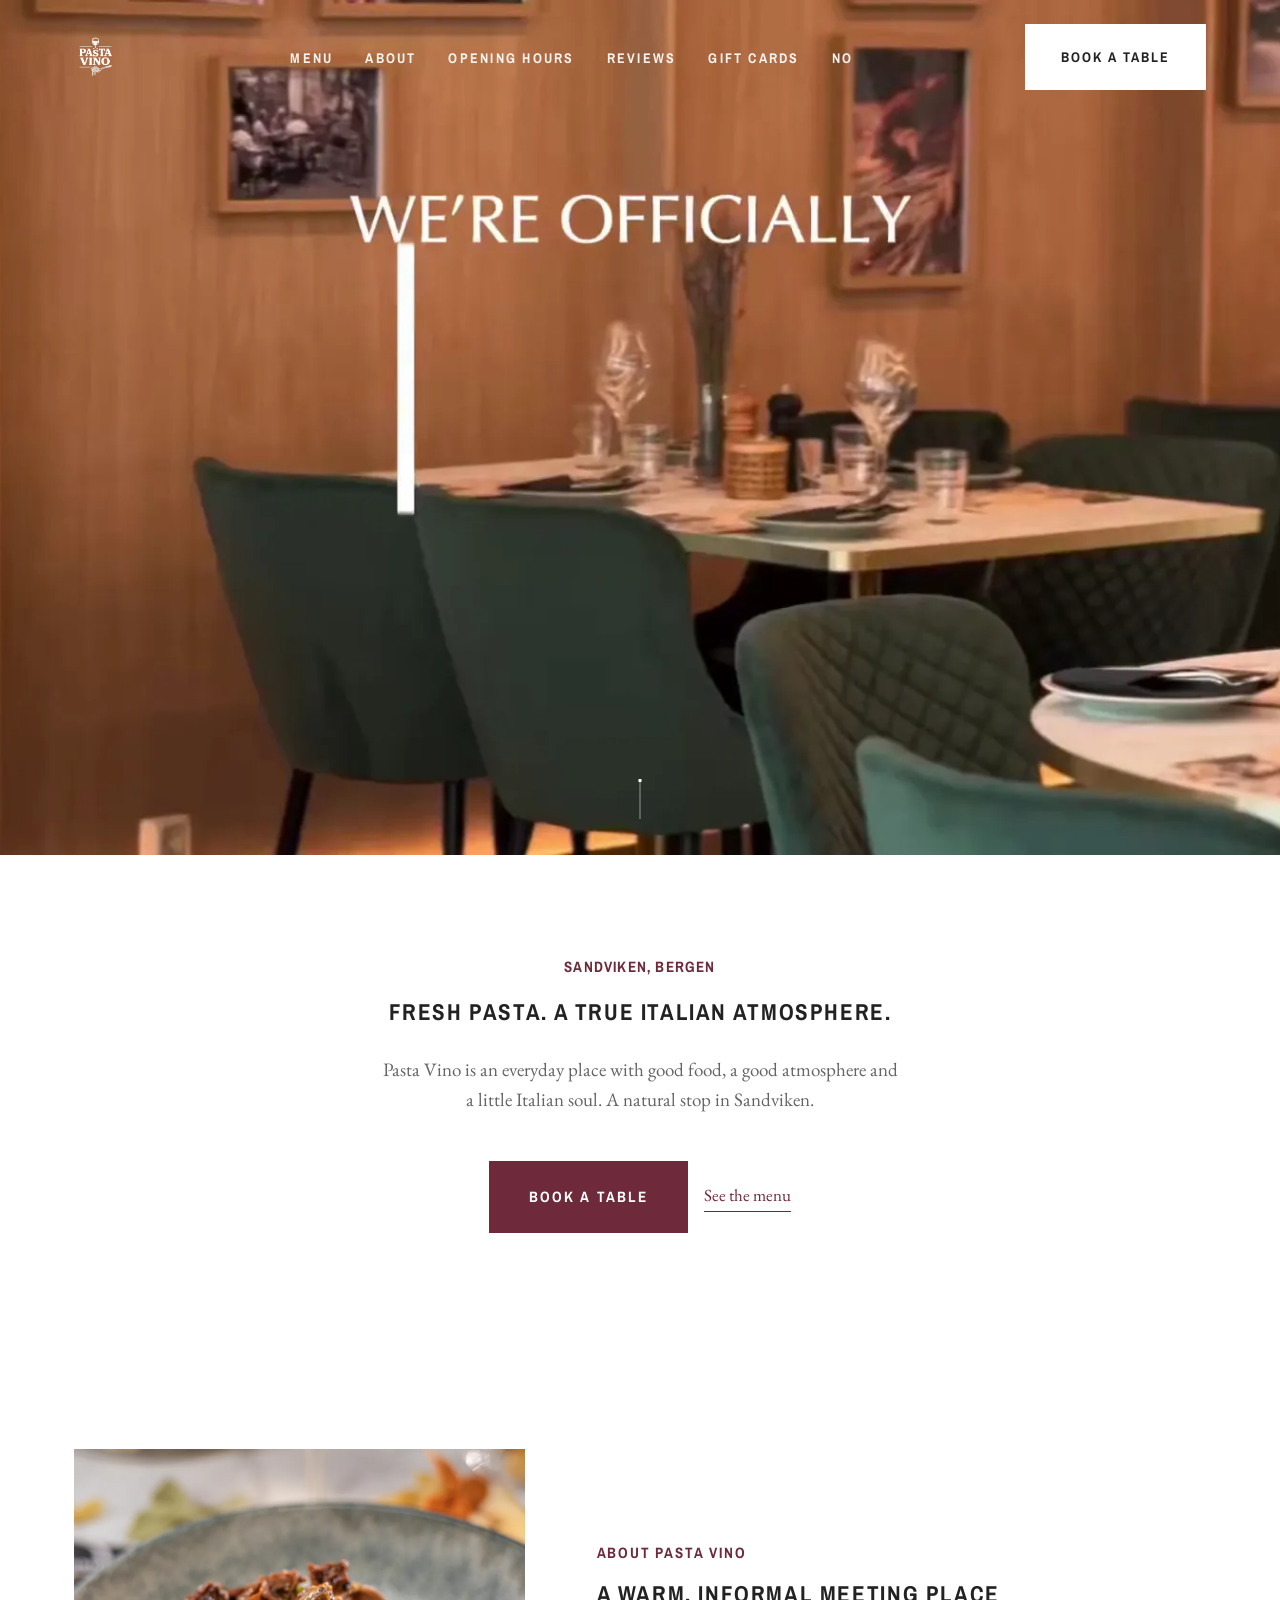
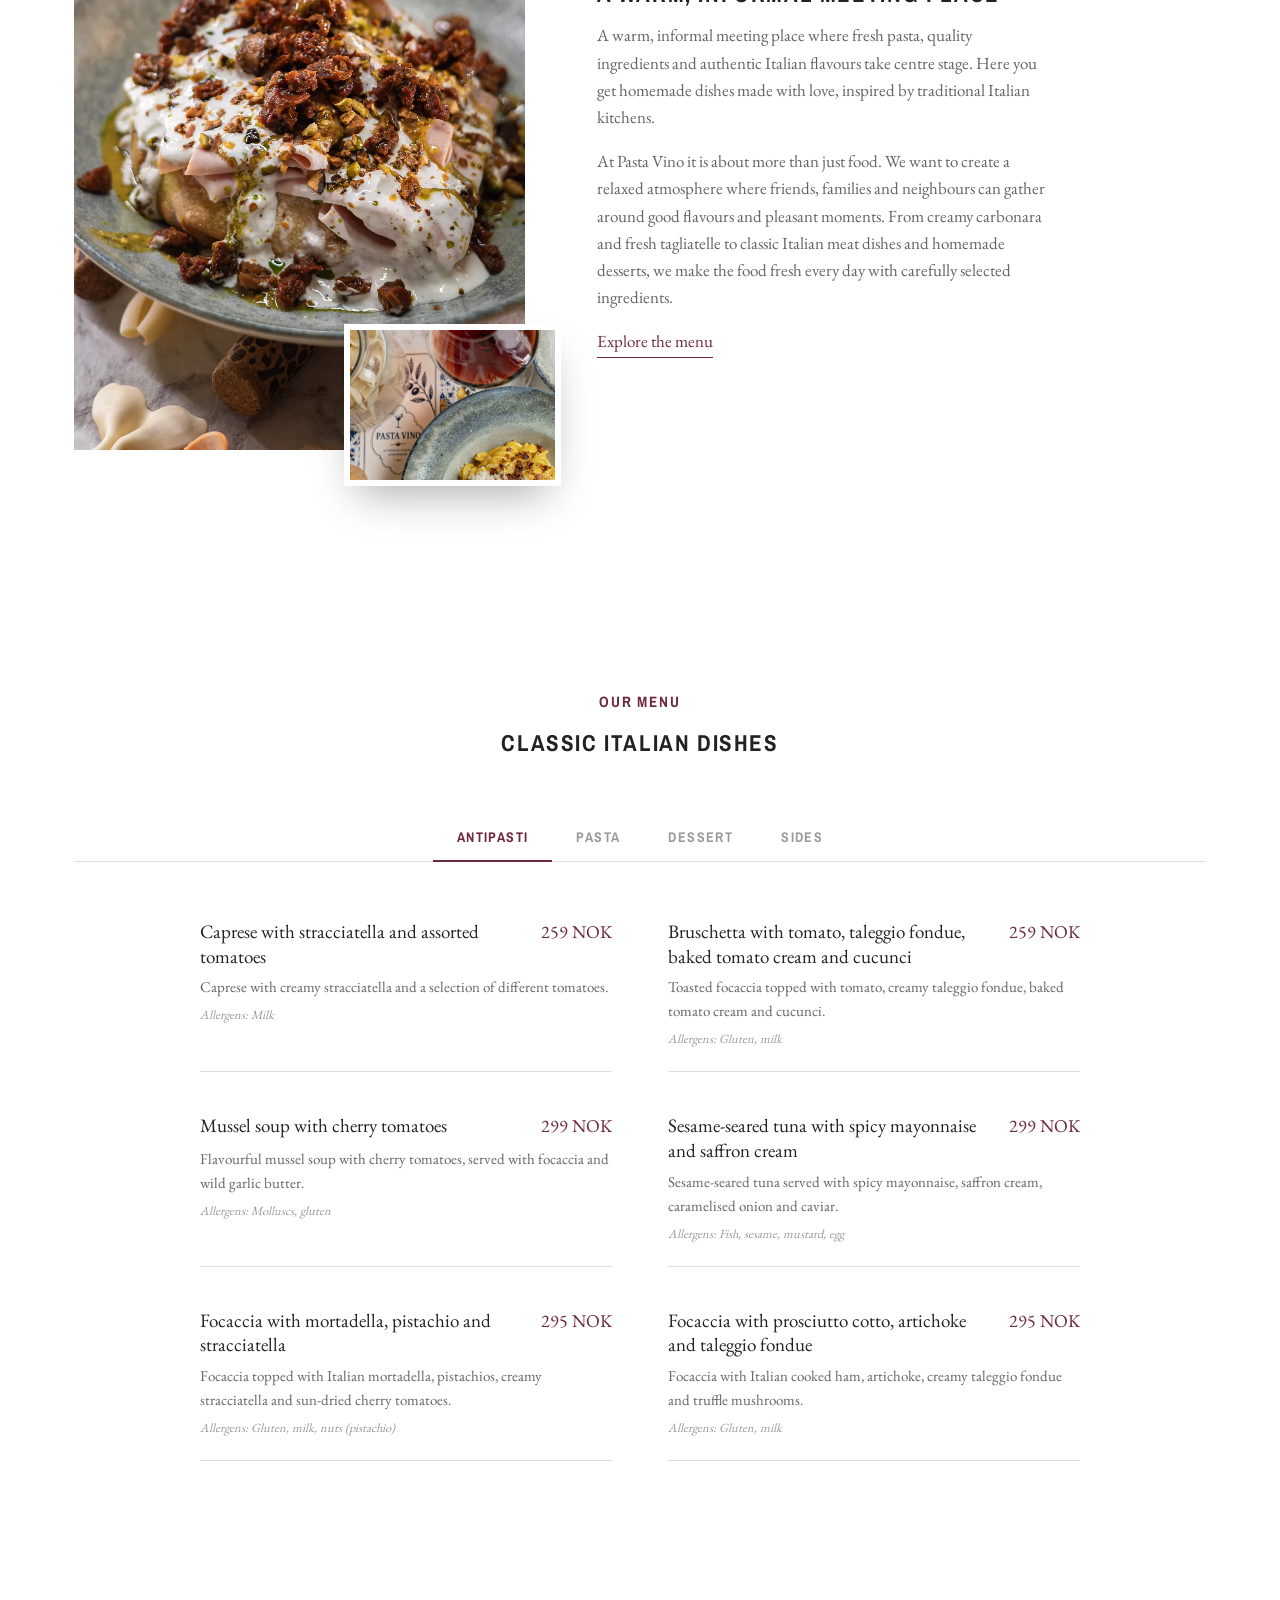
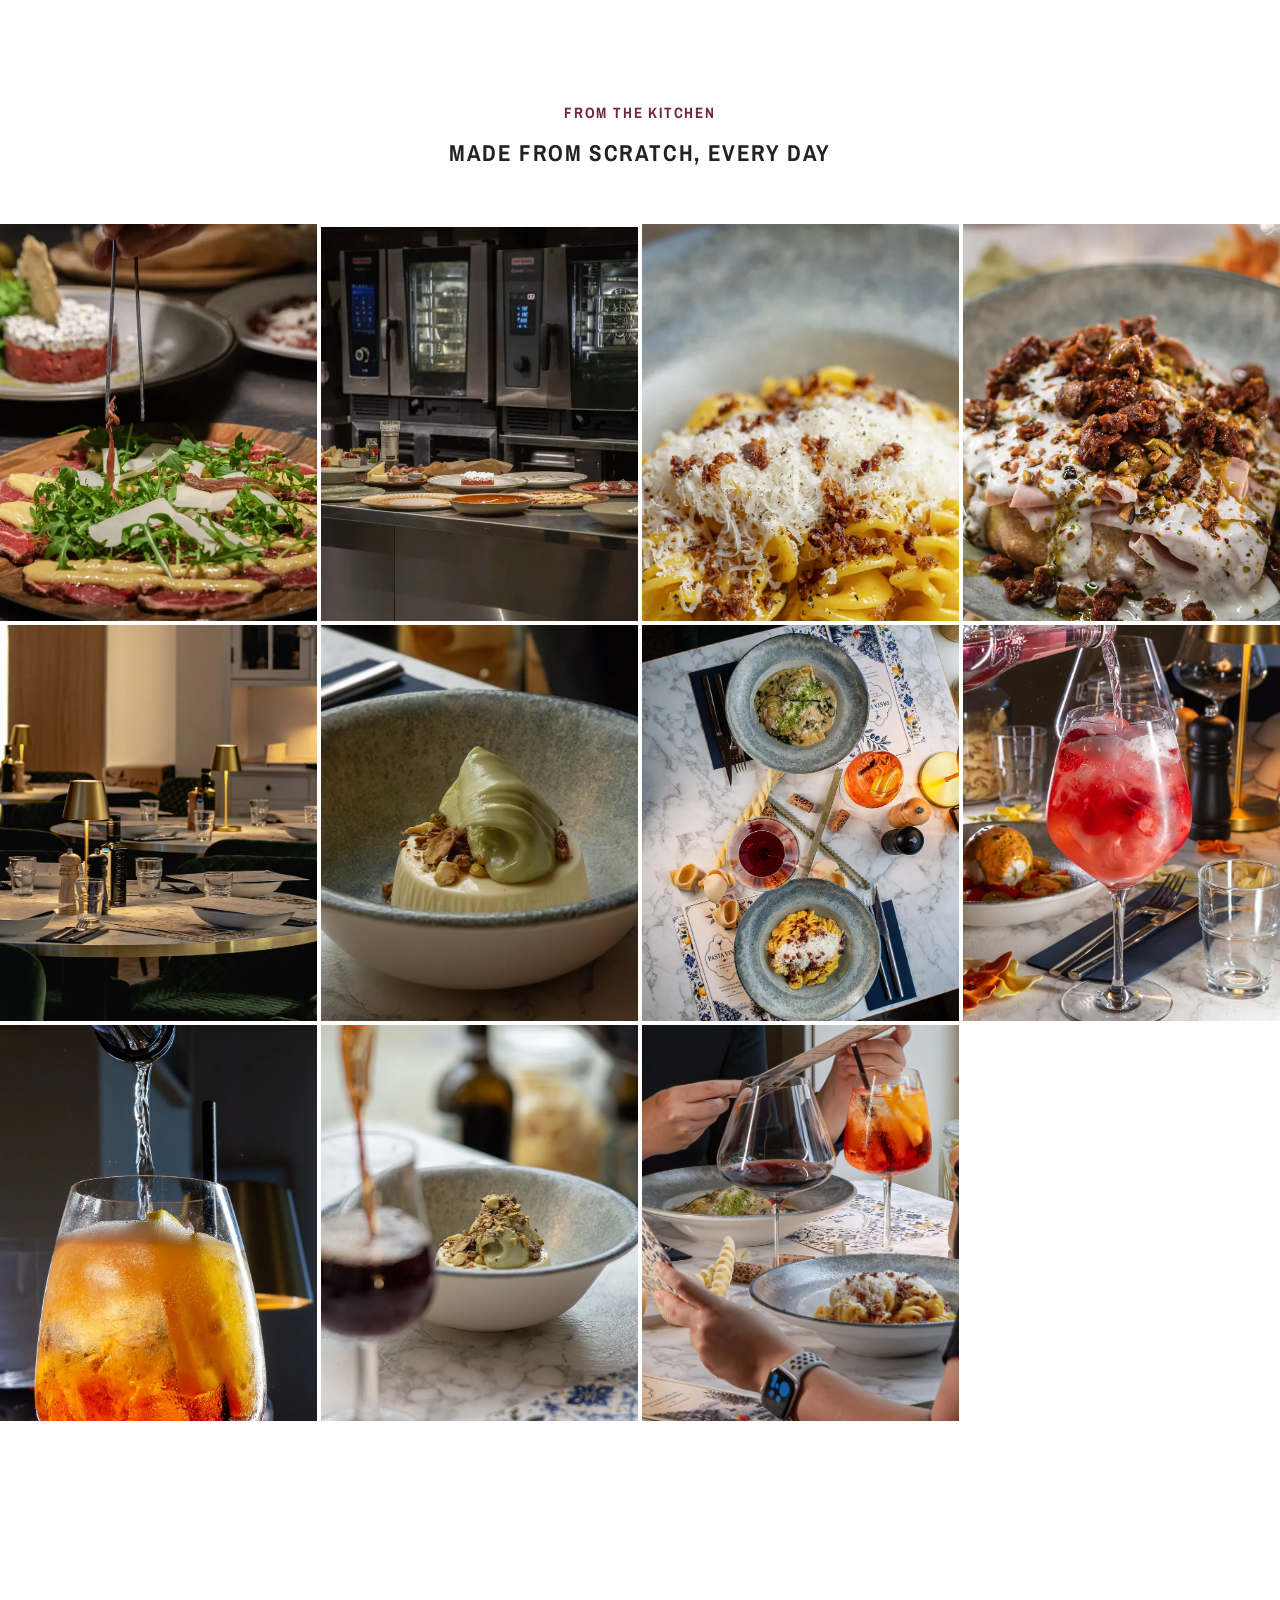
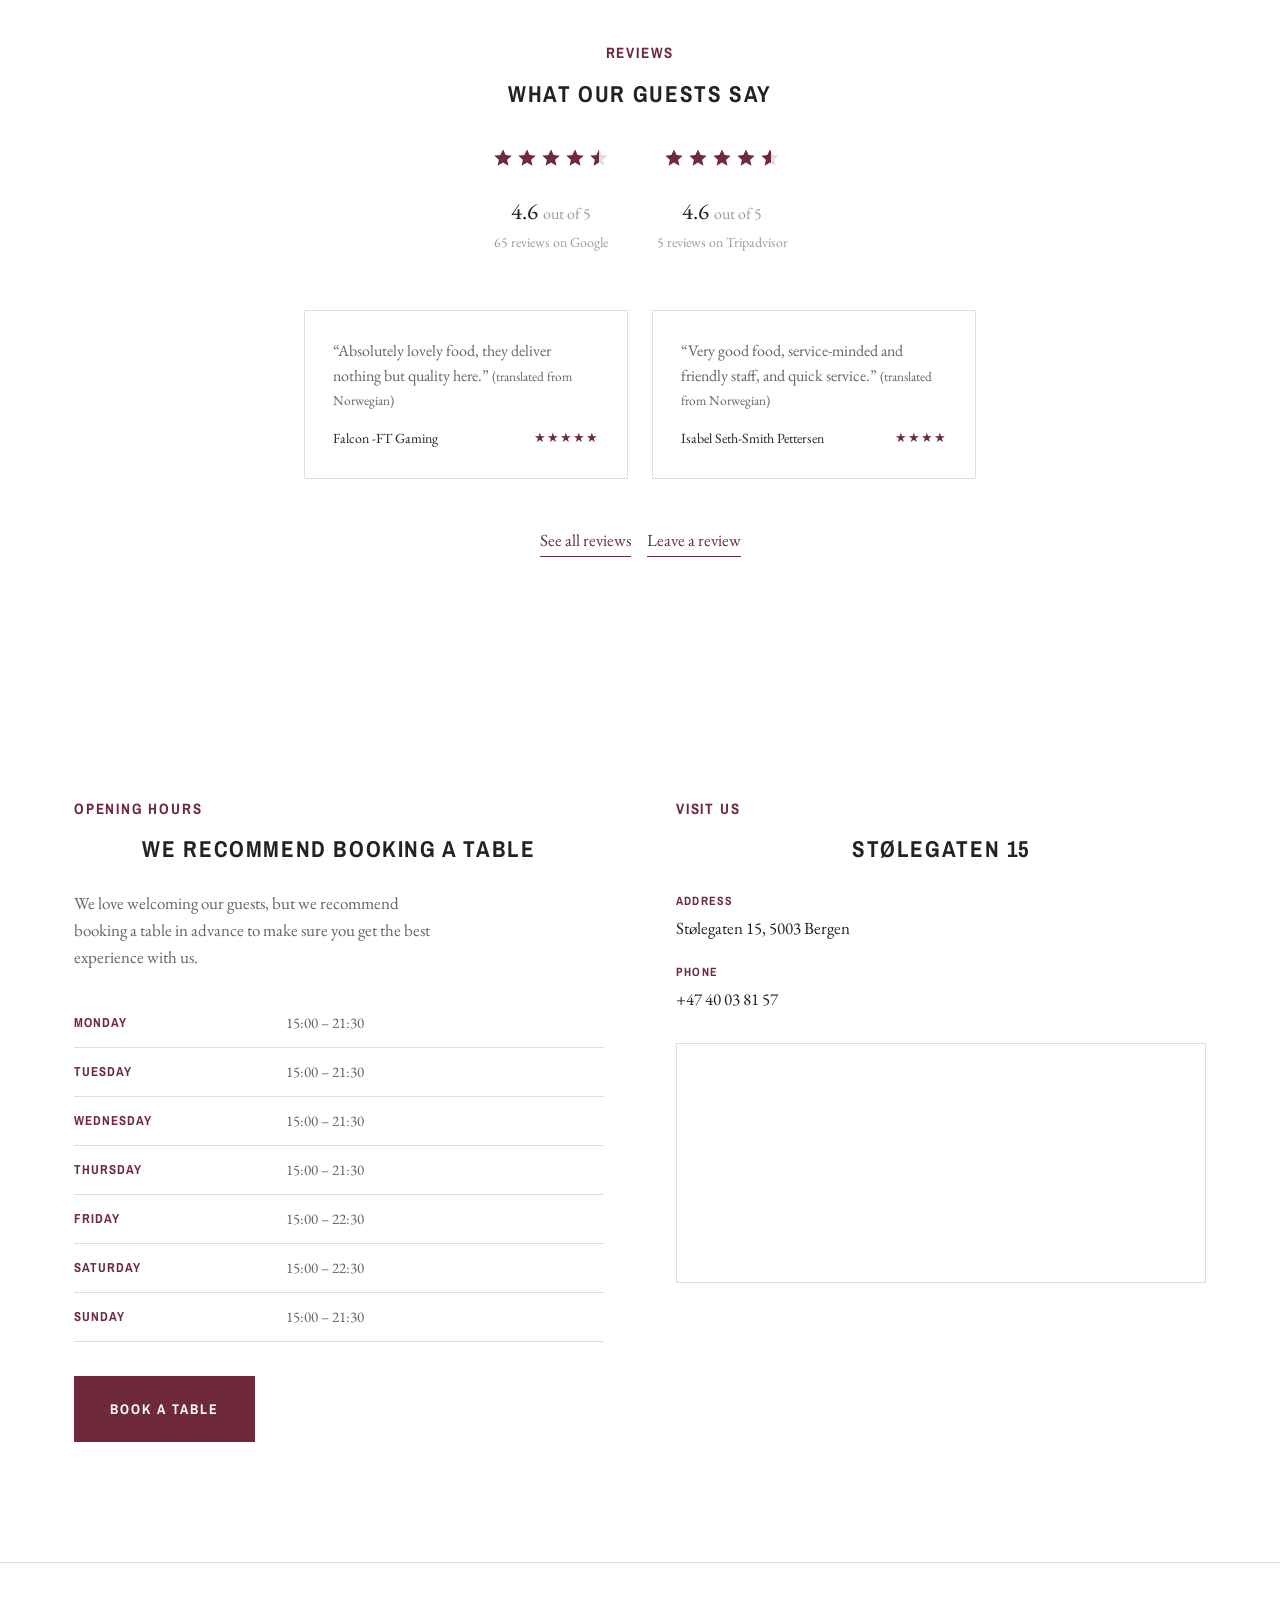
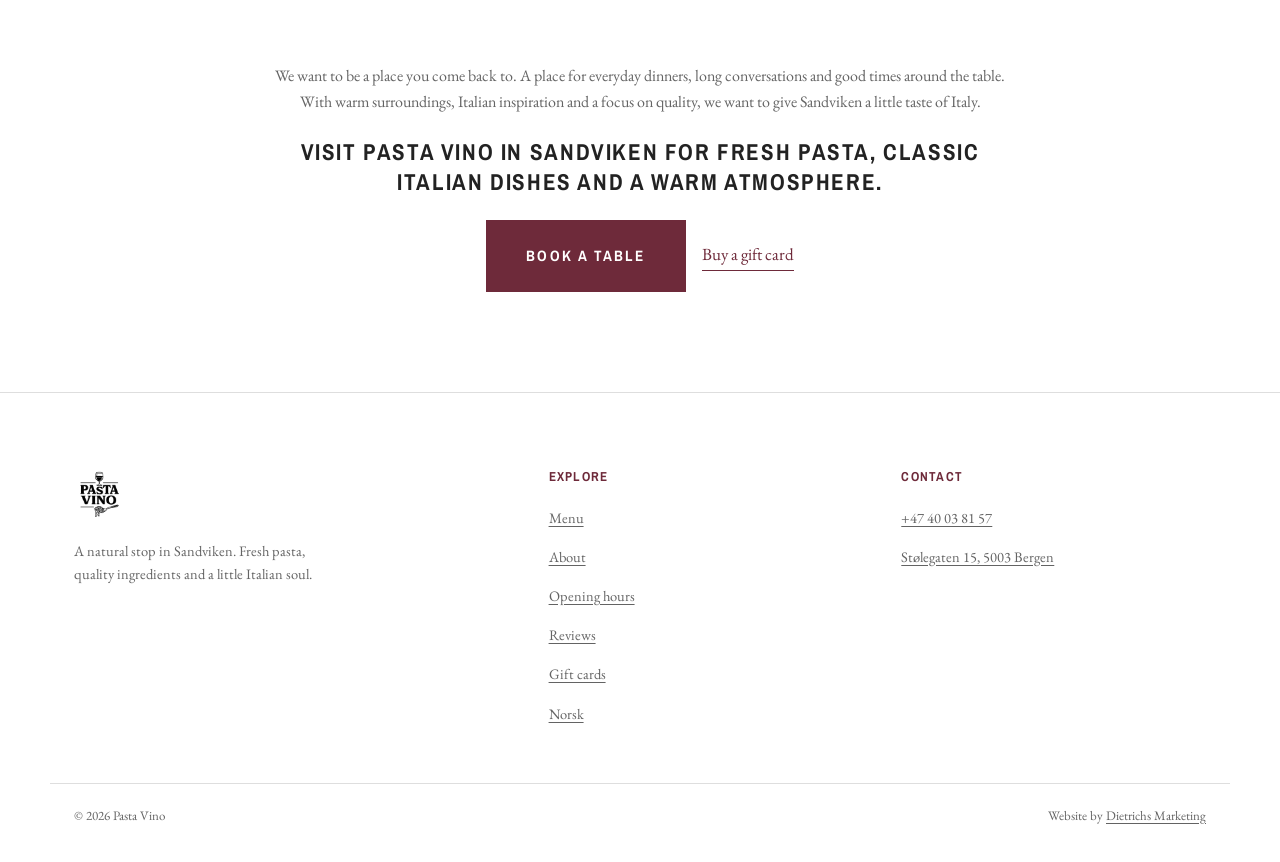
==== commit b9d15454: "Oppdater meny og priser etter ny meny (inkl. tilbehør-fane) Co-Authored-By: Claude Opus 5.5 <noreply" ====
--- a/en/index.html
+++ b/en/index.html
@@ -147,110 +147,142 @@
         <button class="menu-tab is-active" data-tab="antipasti" role="tab" aria-selected="true">Antipasti</button>
         <button class="menu-tab" data-tab="pasta" role="tab" aria-selected="false">Pasta</button>
         <button class="menu-tab" data-tab="dessert" role="tab" aria-selected="false">Dessert</button>
+        <button class="menu-tab" data-tab="tilbehor" role="tab" aria-selected="false">Sides</button>
       </div>
 
       <div class="menu-panels">
         <div class="menu-panel is-active" data-panel="antipasti" role="tabpanel">
           <div class="menu-item">
-            <div class="menu-item-head"><h3>Caprese with mozzarella and four kinds of tomato</h3><span class="price">259 NOK</span></div>
-            <p>Creamy buffalo mozzarella served with four kinds of tomato: ramato, yellow cherry tomato, datterino and green tomato.</p>
+            <div class="menu-item-head"><h3>Caprese with stracciatella and assorted tomatoes</h3><span class="price">259 NOK</span></div>
+            <p>Caprese with creamy stracciatella and a selection of different tomatoes.</p>
             <p class="allergens">Allergens: Milk</p>
           </div>
           <div class="menu-item">
-            <div class="menu-item-head"><h3>Bruschetta</h3><span class="price">239 NOK</span></div>
-            <p>Toasted focaccia topped with four kinds of tomato: ramato, datterino and green tomato, smoked scamorza fondue, yellow tomato cream and cucunci (large caper berries).</p>
+            <div class="menu-item-head"><h3>Bruschetta with tomato, taleggio fondue, baked tomato cream and cucunci</h3><span class="price">259 NOK</span></div>
+            <p>Toasted focaccia topped with tomato, creamy taleggio fondue, baked tomato cream and cucunci.</p>
             <p class="allergens">Allergens: Gluten, milk</p>
           </div>
           <div class="menu-item">
-            <div class="menu-item-head"><h3>Sautéed mussels</h3><span class="price">289 NOK</span></div>
-            <p>Fresh mussels sautéed with cherry tomatoes and served with focaccia. Delicate seafood flavours balanced with natural sweetness.</p>
+            <div class="menu-item-head"><h3>Mussel soup with cherry tomatoes</h3><span class="price">299 NOK</span></div>
+            <p>Flavourful mussel soup with cherry tomatoes, served with focaccia and wild garlic butter.</p>
             <p class="allergens">Allergens: Molluscs, gluten</p>
           </div>
           <div class="menu-item">
-            <div class="menu-item-head"><h3>Tuna with Sicilian pesto</h3><span class="price">295 NOK</span></div>
-            <p>Seared tuna with Sicilian pesto, yellow cherry tomato sauce, fennel pesto and crispy capers.</p>
-            <p class="allergens">Allergens: Fish, nuts (pistachio), sulphites</p>
-          </div>
-          <div class="menu-item">
-            <div class="menu-item-head"><h3>Smoked octopus salad with potato cream</h3><span class="price">295 NOK</span></div>
-            <p>Octopus served with smoked salad and creamy potato purée.</p>
-            <p class="allergens">Allergens: Molluscs, sulphites, milk</p>
-          </div>
-          <div class="menu-item">
-            <div class="menu-item-head"><h3>Focaccia with pulled chicken</h3><span class="price">259 NOK</span></div>
-            <p>Focaccia with pulled chicken, truffle potato cream and smoked scamorza fondue.</p>
+            <div class="menu-item-head"><h3>Sesame-seared tuna with spicy mayonnaise and saffron cream</h3><span class="price">299 NOK</span></div>
+            <p>Sesame-seared tuna served with spicy mayonnaise, saffron cream, caramelised onion and caviar.</p>
+            <p class="allergens">Allergens: Fish, sesame, mustard, egg</p>
+          </div>
+          <div class="menu-item">
+            <div class="menu-item-head"><h3>Focaccia with mortadella, pistachio and stracciatella</h3><span class="price">295 NOK</span></div>
+            <p>Focaccia topped with Italian mortadella, pistachios, creamy stracciatella and sun-dried cherry tomatoes.</p>
+            <p class="allergens">Allergens: Gluten, milk, nuts (pistachio)</p>
+          </div>
+          <div class="menu-item">
+            <div class="menu-item-head"><h3>Focaccia with prosciutto cotto, artichoke and taleggio fondue</h3><span class="price">295 NOK</span></div>
+            <p>Focaccia with Italian cooked ham, artichoke, creamy taleggio fondue and truffle mushrooms.</p>
             <p class="allergens">Allergens: Gluten, milk</p>
           </div>
         </div>
 
         <div class="menu-panel" data-panel="pasta" role="tabpanel" hidden>
           <div class="menu-item">
-            <div class="menu-item-head"><h3>Busiate Norma</h3><span class="price">329 NOK</span></div>
-            <p>Fresh busiate with aubergine, tomato sauce, salted ricotta and basil oil. A traditional Sicilian favourite.</p>
+            <div class="menu-item-head"><h3>Fusilloni Carbonara</h3><span class="price">359 NOK</span></div>
+            <p>Classic Italian carbonara with fusilloni, crispy guanciale, pecorino, egg and black pepper.</p>
             <p class="allergens">Allergens: Gluten, milk</p>
           </div>
           <div class="menu-item">
-            <div class="menu-item-head"><h3>Gnocchi Amatriciana</h3><span class="price">349 NOK</span></div>
-            <p>Potato gnocchi with crispy guanciale, tomato sauce, pecorino and black pepper.</p>
-            <p class="allergens">Allergens: Gluten, milk, egg</p>
-          </div>
-          <div class="menu-item">
-            <div class="menu-item-head"><h3>Fusilloni Carbonara</h3><span class="price">349 NOK</span></div>
-            <p>Classic Roman carbonara with crispy guanciale, pecorino, egg and black pepper. Creamy without cream.</p>
-            <p class="allergens">Allergens: Gluten, milk, egg</p>
-          </div>
-          <div class="menu-item">
-            <div class="menu-item-head"><h3>Busiate Pesto Siciliano</h3><span class="price">329 NOK</span></div>
-            <p>Busiate with Sicilian pesto and crispy toasted breadcrumbs.</p>
-            <p class="allergens">Allergens: Gluten, nuts (almond, pistachio)</p>
-          </div>
-          <div class="menu-item">
-            <div class="menu-item-head"><h3>Ravioli with ricotta and spinach</h3><span class="price">339 NOK</span></div>
-            <p>Handmade ravioli filled with ricotta and spinach, served with spinach cream and aged ricotta cream.</p>
-            <p class="allergens">Allergens: Gluten, milk, egg</p>
-          </div>
-          <div class="menu-item">
-            <div class="menu-item-head"><h3>Caserecce with pistachio and salsiccia</h3><span class="price">349 NOK</span></div>
-            <p>Caserecce with pistachio cream, Italian salsiccia with fennel seeds and smoked scamorza fondue.</p>
-            <p class="allergens">Allergens: Gluten, milk, nuts (pistachio)</p>
-          </div>
-          <div class="menu-item">
-            <div class="menu-item-head"><h3>Pappardelle with lamb ragù</h3><span class="price">369 NOK</span></div>
-            <p>Fresh pappardelle with slow-cooked lamb ragù and beurre noisette.</p>
+            <div class="menu-item-head"><h3>Pacchero with lamb ragù</h3><span class="price">379 NOK</span></div>
+            <p>Pacchero pasta served with slow-braised lamb ragù in a rich, aromatic sauce.</p>
             <p class="allergens">Allergens: Gluten, milk, celery</p>
           </div>
           <div class="menu-item">
-            <div class="menu-item-head"><h3>Spaghetto with wild garlic and parmesan fondue</h3><span class="price">369 NOK</span></div>
-            <p>Spaghetti with wild garlic, Parmigiano Reggiano fondue and toasted breadcrumbs.</p>
+            <div class="menu-item-head"><h3>Busiate pistacchio, salsiccia e gorgonzola</h3><span class="price">379 NOK</span></div>
+            <p>Busiate pasta with pistachio cream, Italian salsiccia with fennel seeds and creamy gorgonzola sauce.</p>
+            <p class="allergens">Allergens: Gluten, nuts (pistachio), milk, celery</p>
+          </div>
+          <div class="menu-item">
+            <div class="menu-item-head"><h3>Lasagna</h3><span class="price">395 NOK</span></div>
+            <p>Homemade lasagna with slow-cooked meat ragù, béchamel sauce and melted cheese.</p>
+            <p class="allergens">Allergens: Gluten, milk, celery, egg</p>
+          </div>
+          <div class="menu-item">
+            <div class="menu-item-head"><h3>Panciotti with truffle sauce and portobello mushrooms</h3><span class="price">379 NOK</span></div>
+            <p>Panciotti pasta served with creamy truffle sauce and portobello mushrooms.</p>
             <p class="allergens">Allergens: Gluten, milk</p>
           </div>
           <div class="menu-item">
-            <div class="menu-item-head"><h3>Risotto allo Scoglio</h3><span class="price">379 NOK</span></div>
-            <p>Seafood risotto with mussels, prawns and octopus, topped with fennel pesto.</p>
-            <p class="allergens">Allergens: Molluscs, shellfish, fish, sulphites</p>
-          </div>
-          <div class="menu-item">
-            <div class="menu-item-head"><h3>Lasagne</h3><span class="price">375 NOK</span></div>
-            <p>Homemade lasagne with slow-cooked meat ragù, béchamel and cheese.</p>
-            <p class="allergens">Allergens: Gluten, milk, celery, egg</p>
+            <div class="menu-item-head"><h3>Linguine with wild garlic and salted almonds</h3><span class="price">269 NOK</span></div>
+            <p>Linguine with aromatic wild garlic, salted almonds and a creamy sauce.</p>
+            <p class="allergens">Allergens: Gluten, milk, nuts (almonds)</p>
+          </div>
+          <div class="menu-item">
+            <div class="menu-item-head"><h3>Linguine with cockles and cherry tomatoes</h3><span class="price">395 NOK</span></div>
+            <p>Linguine with fresh cockles and cherry tomatoes in a flavourful sauce.</p>
+            <p class="allergens">Allergens: Gluten, molluscs</p>
+          </div>
+          <div class="menu-item">
+            <div class="menu-item-head"><h3>Saffron risotto with entrecôte</h3><span class="price">429 NOK</span></div>
+            <p>Creamy Italian saffron risotto, served with entrecôte.</p>
+            <p class="allergens">Allergens: Milk</p>
+          </div>
+          <div class="menu-item">
+            <div class="menu-item-head"><h3>Strozzapreti with paprika sauce and crispy pancetta</h3><span class="price">349 NOK</span></div>
+            <p>Strozzapreti pasta with creamy paprika sauce and crispy Italian pancetta.</p>
+            <p class="allergens">Allergens: Gluten, milk</p>
+          </div>
+          <div class="menu-item">
+            <div class="menu-item-head"><h3>Linguine allo Scoglio</h3><span class="price">499 NOK</span></div>
+            <p>Linguine with prawns, mussels and squid, served in a rich lobster sauce.</p>
+            <p class="allergens">Allergens: Gluten, molluscs, crustaceans, fish</p>
+          </div>
+          <div class="menu-item">
+            <div class="menu-item-head"><h3>Gnocchi with spicy tomato sauce and stracciatella</h3><span class="price">349 NOK</span></div>
+            <p>Soft Italian potato gnocchi with spicy tomato sauce and creamy stracciatella.</p>
+            <p class="allergens">Allergens: Milk, gluten</p>
           </div>
         </div>
 
         <div class="menu-panel" data-panel="dessert" role="tabpanel" hidden>
           <div class="menu-item">
-            <div class="menu-item-head"><h3>Tiramisù</h3><span class="price">179 NOK</span></div>
+            <div class="menu-item-head"><h3>Tiramisù</h3><span class="price">189 NOK</span></div>
             <p>Classic Italian dessert with espresso, mascarpone cream and cocoa.</p>
             <p class="allergens">Allergens: Gluten, milk, egg</p>
           </div>
           <div class="menu-item">
-            <div class="menu-item-head"><h3>Cannolo Siciliano</h3><span class="price">179 NOK</span></div>
-            <p>Traditional Sicilian cannolo filled with sweet ricotta cream.</p>
-            <p class="allergens">Allergens: Gluten, milk, egg</p>
-          </div>
-          <div class="menu-item">
-            <div class="menu-item-head"><h3>Pistachio Panna Cotta</h3><span class="price">179 NOK</span></div>
+            <div class="menu-item-head"><h3>Pistachio Panna Cotta</h3><span class="price">189 NOK</span></div>
             <p>Silky panna cotta topped with Sicilian pistachio cream.</p>
             <p class="allergens">Allergens: Milk, nuts (pistachio)</p>
+          </div>
+          <div class="menu-item">
+            <div class="menu-item-head"><h3>Chocolate fondant with vanilla sauce and passion fruit</h3><span class="price">199 NOK</span></div>
+            <p>Warm chocolate fondant with a molten centre, served with vanilla sauce and passion fruit.</p>
+            <p class="allergens">Allergens: Gluten, egg, milk</p>
+          </div>
+          <div class="menu-item">
+            <div class="menu-item-head"><h3>Coconut cream with mango and sbrisolona</h3><span class="price">199 NOK</span></div>
+            <p>Creamy coconut dessert with mango and crisp Italian almond crumble (sbrisolona).</p>
+            <p class="allergens">Allergens: Milk, gluten, nuts (almonds)</p>
+          </div>
+        </div>
+
+        <div class="menu-panel" data-panel="tilbehor" role="tabpanel" hidden>
+          <div class="menu-item">
+            <div class="menu-item-head"><h3>Extra parmesan</h3><span class="price">45 NOK</span></div>
+          </div>
+          <div class="menu-item">
+            <div class="menu-item-head"><h3>Extra stracciatella 100 g</h3><span class="price">80 NOK</span></div>
+          </div>
+          <div class="menu-item">
+            <div class="menu-item-head"><h3>Extra focaccia</h3><span class="price">80 NOK</span></div>
+          </div>
+          <div class="menu-item">
+            <div class="menu-item-head"><h3>Extra entrecôte</h3><span class="price">130 NOK</span></div>
+          </div>
+          <div class="menu-item">
+            <div class="menu-item-head"><h3>Extra wild garlic butter</h3><span class="price">39 NOK</span></div>
+          </div>
+          <div class="menu-item">
+            <div class="menu-item-head"><h3>Olives</h3><span class="price">80 NOK</span></div>
           </div>
         </div>
       </div>
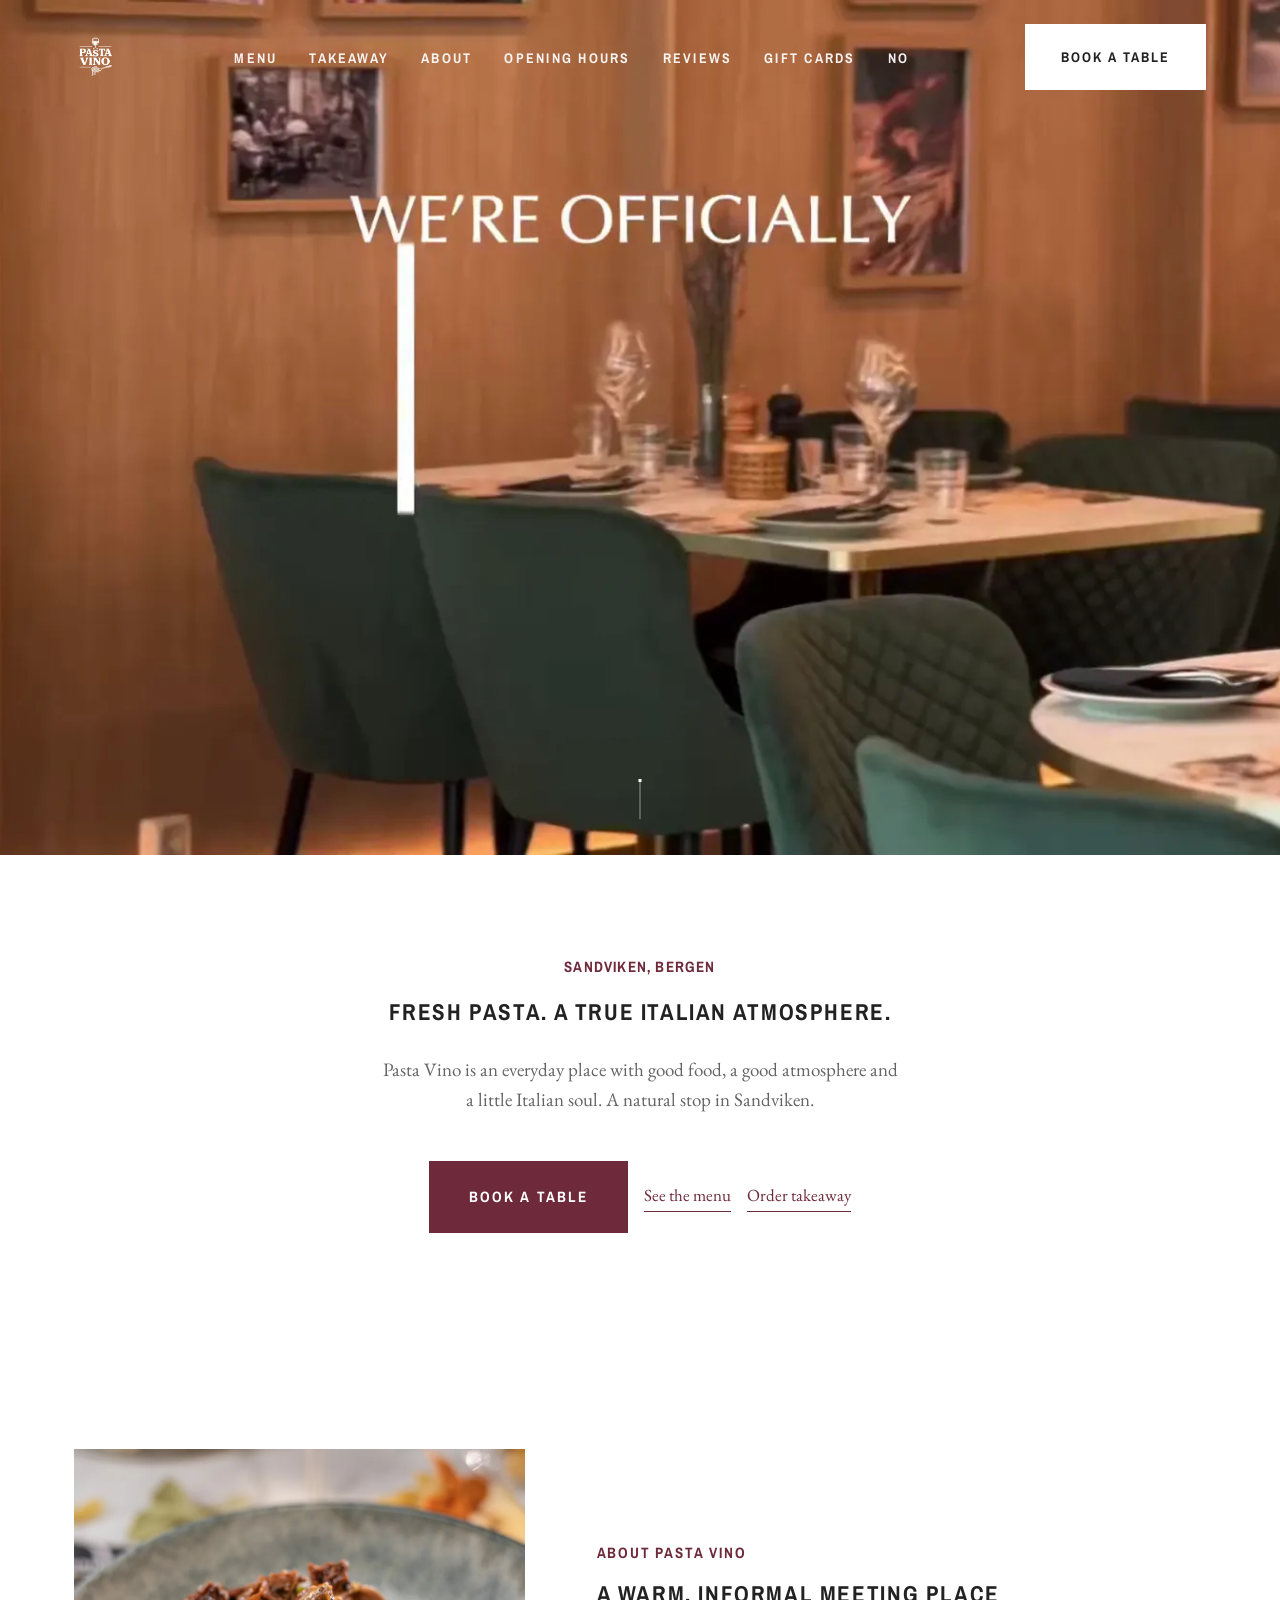
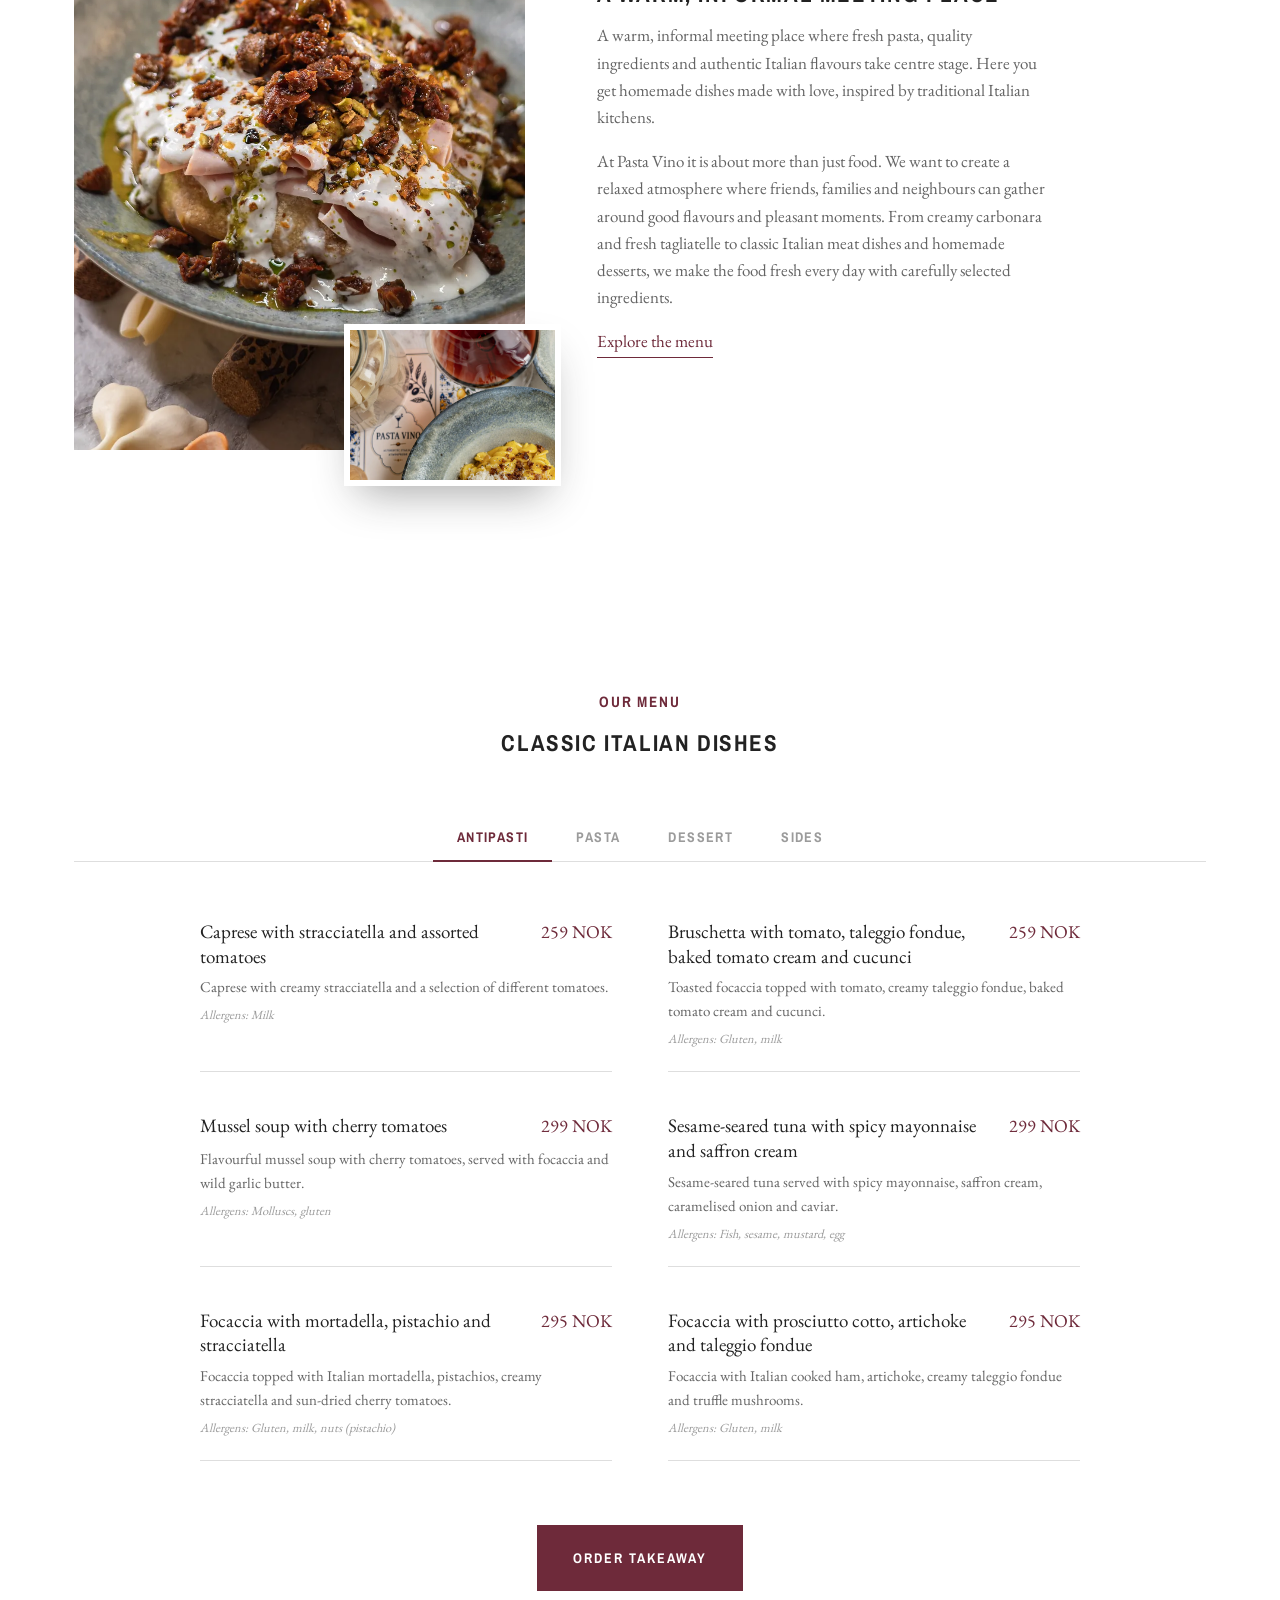
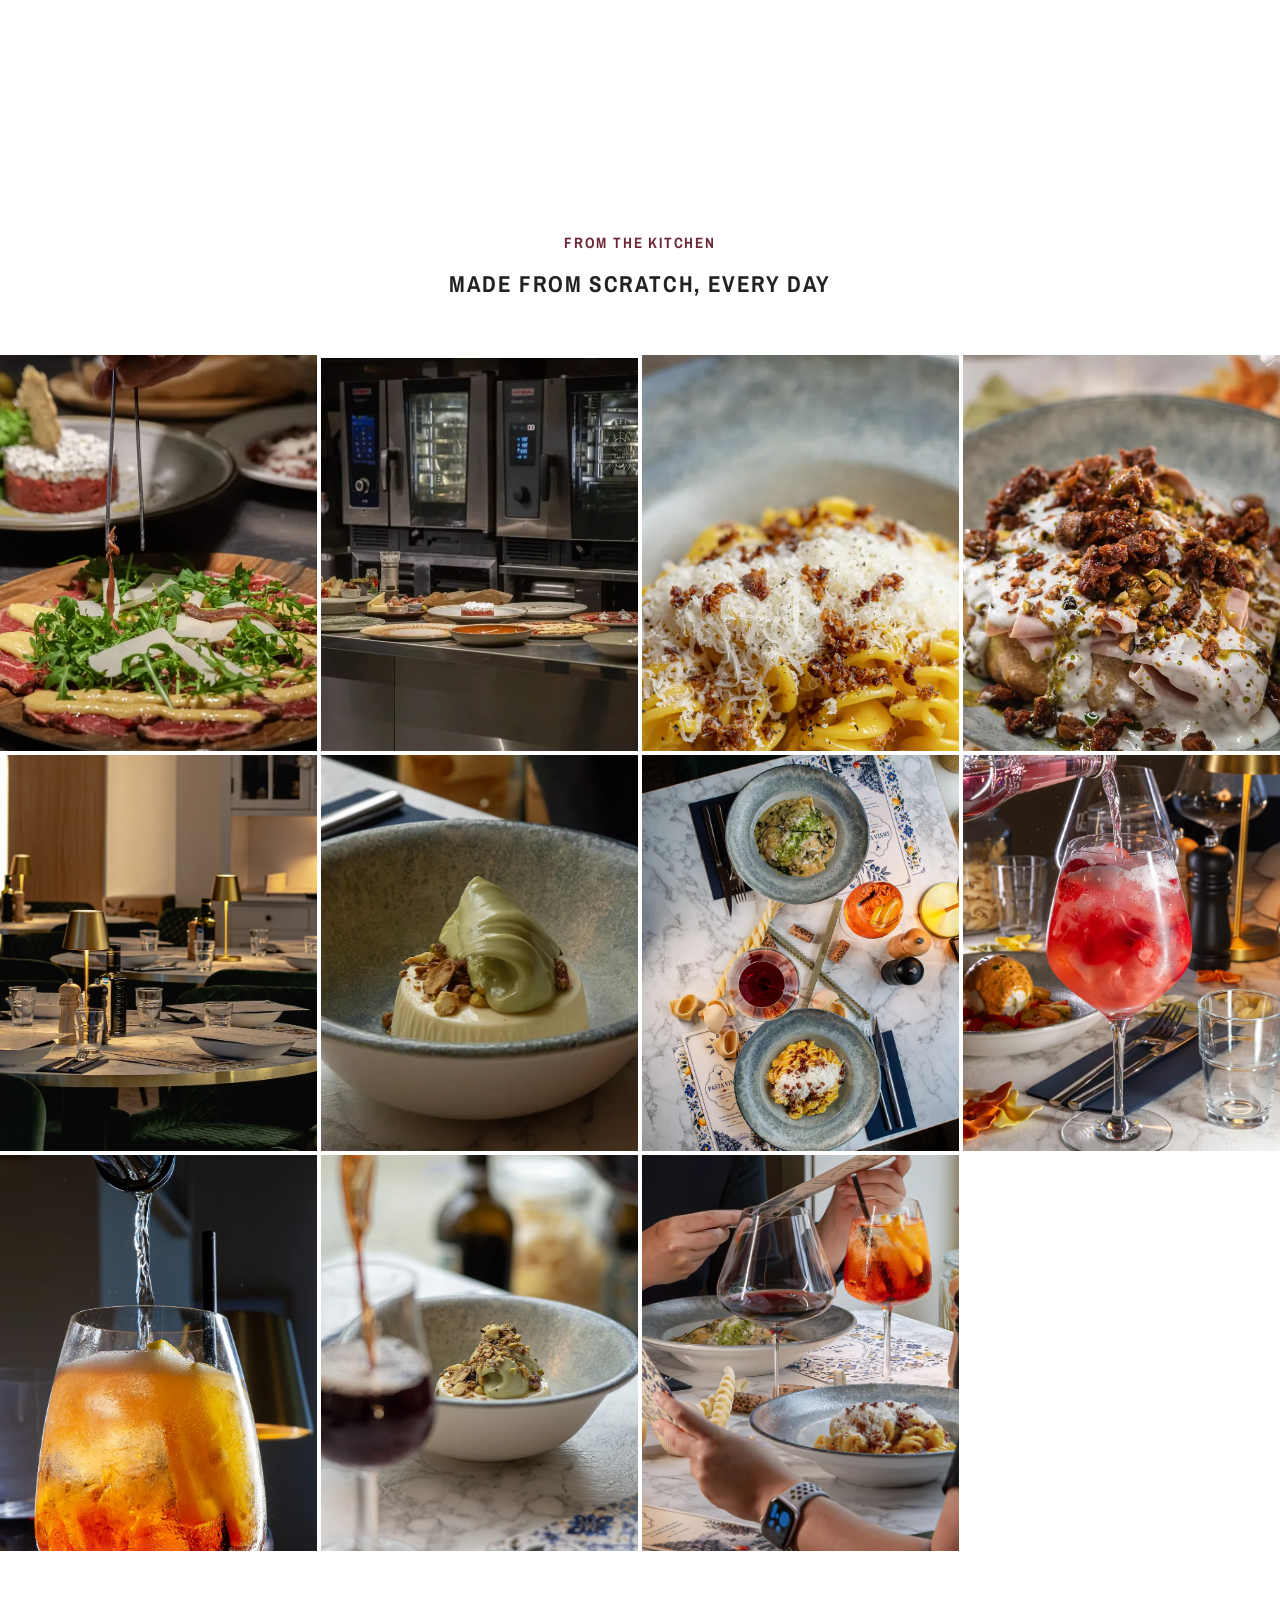
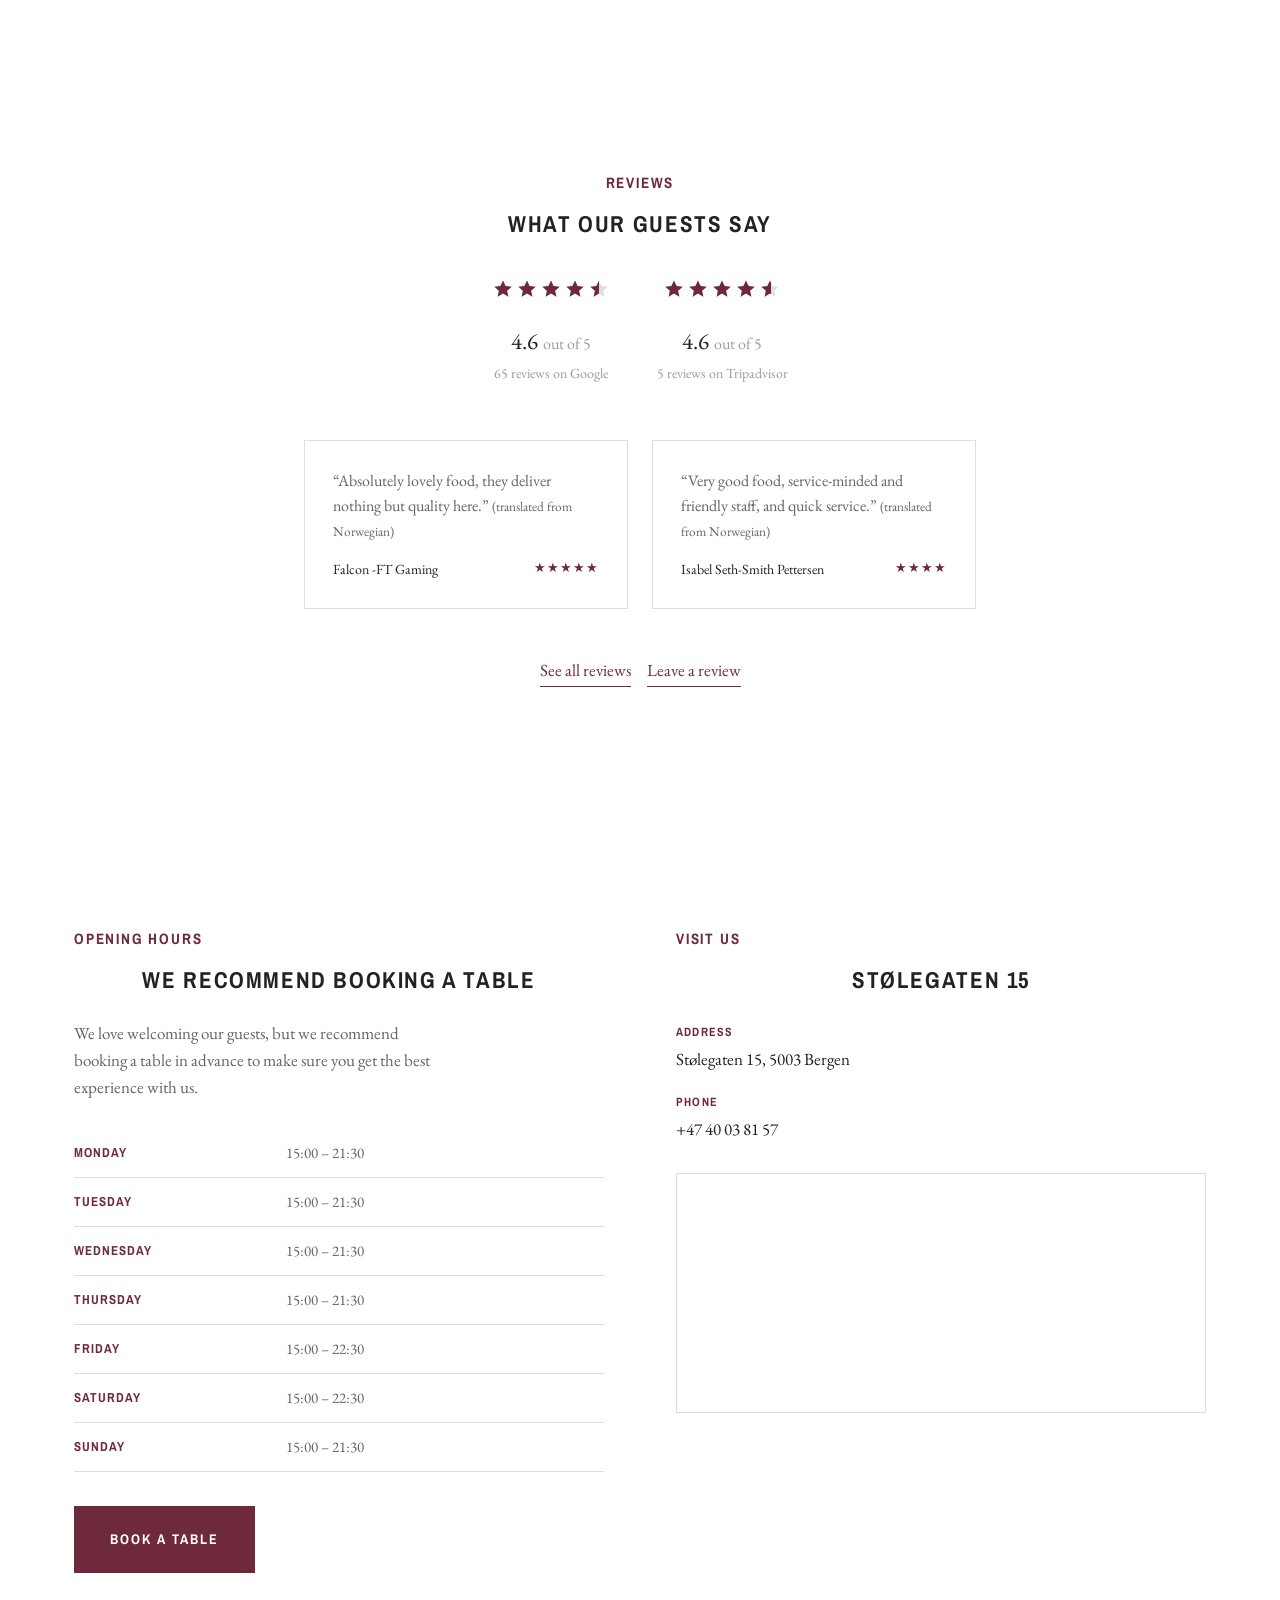
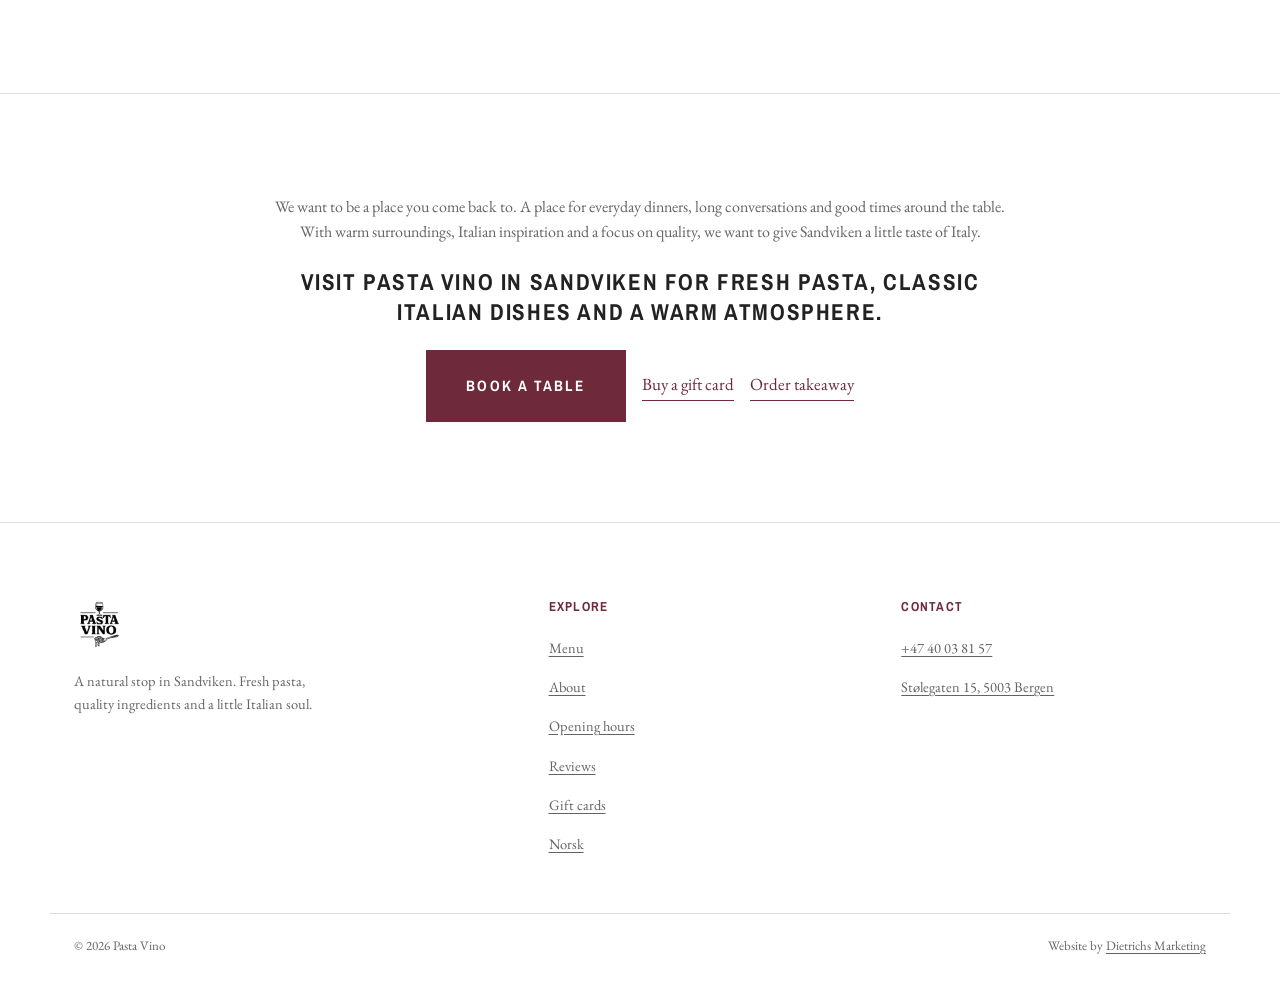
==== commit 5fafbcf1: "Legg til takeaway-lenke (Gastroplanner) i meny, hero, menyseksjon og avslutning Strammer inn desktop" ====
--- a/en/index.html
+++ b/en/index.html
@@ -80,6 +80,7 @@
       <button class="nav-close" id="navClose" aria-label="Close menu">&times;</button>
       <ul>
         <li><a href="#menu" class="nav-link">Menu</a></li>
+        <li><a href="https://order.gastroplanner.no/s/pastavinosandviken" target="_blank" rel="noopener" class="nav-link">Takeaway</a></li>
         <li><a href="#about" class="nav-link">About</a></li>
         <li><a href="#visit" class="nav-link">Opening hours</a></li>
         <li><a href="#reviews" class="nav-link">Reviews</a></li>
@@ -118,6 +119,7 @@
       <div class="hero-actions">
         <a href="https://booking.gastroplanner.no/pastavino/t" class="btn btn-lg" target="_blank" rel="noopener">Book a table</a>
         <a href="#menu" class="text-link">See the menu</a>
+        <a href="https://order.gastroplanner.no/s/pastavinosandviken" target="_blank" rel="noopener" class="text-link">Order takeaway</a>
       </div>
     </div>
   </section>
@@ -286,6 +288,7 @@
           </div>
         </div>
       </div>
+      <div class="menu-takeaway reveal"><a href="https://order.gastroplanner.no/s/pastavinosandviken" target="_blank" rel="noopener" class="btn">Order takeaway</a></div>
     </div>
   </section>
 
@@ -412,6 +415,7 @@
       <div class="closer-actions">
         <a href="https://booking.gastroplanner.no/pastavino/t" class="btn btn-lg" target="_blank" rel="noopener">Book a table</a>
         <a href="https://givn.no/shop/pastavino" class="text-link" target="_blank" rel="noopener">Buy a gift card</a>
+        <a href="https://order.gastroplanner.no/s/pastavinosandviken" target="_blank" rel="noopener" class="text-link">Order takeaway</a>
       </div>
     </div>
   </section>
--- a/style.css
+++ b/style.css
@@ -362,6 +362,7 @@
 }
 
 .menu-panels{ max-width: 880px; margin: 0 auto; }
+.menu-takeaway{ text-align: center; margin-top: 64px; }
 .menu-panel{
   display: none;
   grid-template-columns: 1fr 1fr;
@@ -652,6 +653,15 @@
 }
 
 /* ================= Responsive ================= */
+@media (min-width: 901px) and (max-width: 1200px){
+  .main-nav ul{ gap: 18px; }
+  .nav-link{ letter-spacing: .08em; white-space: nowrap; }
+}
+@media (min-width: 901px) and (max-width: 1060px){
+  .main-nav ul{ gap: 12px; }
+  .nav-link{ font-size: 13px; letter-spacing: .04em; }
+  .nav-cta{ padding-inline: 18px; }
+}
 @media (max-width: 1024px){
   .about-grid{ grid-template-columns: 1fr; gap: 48px; }
   .about-media{ max-width: 420px; }
